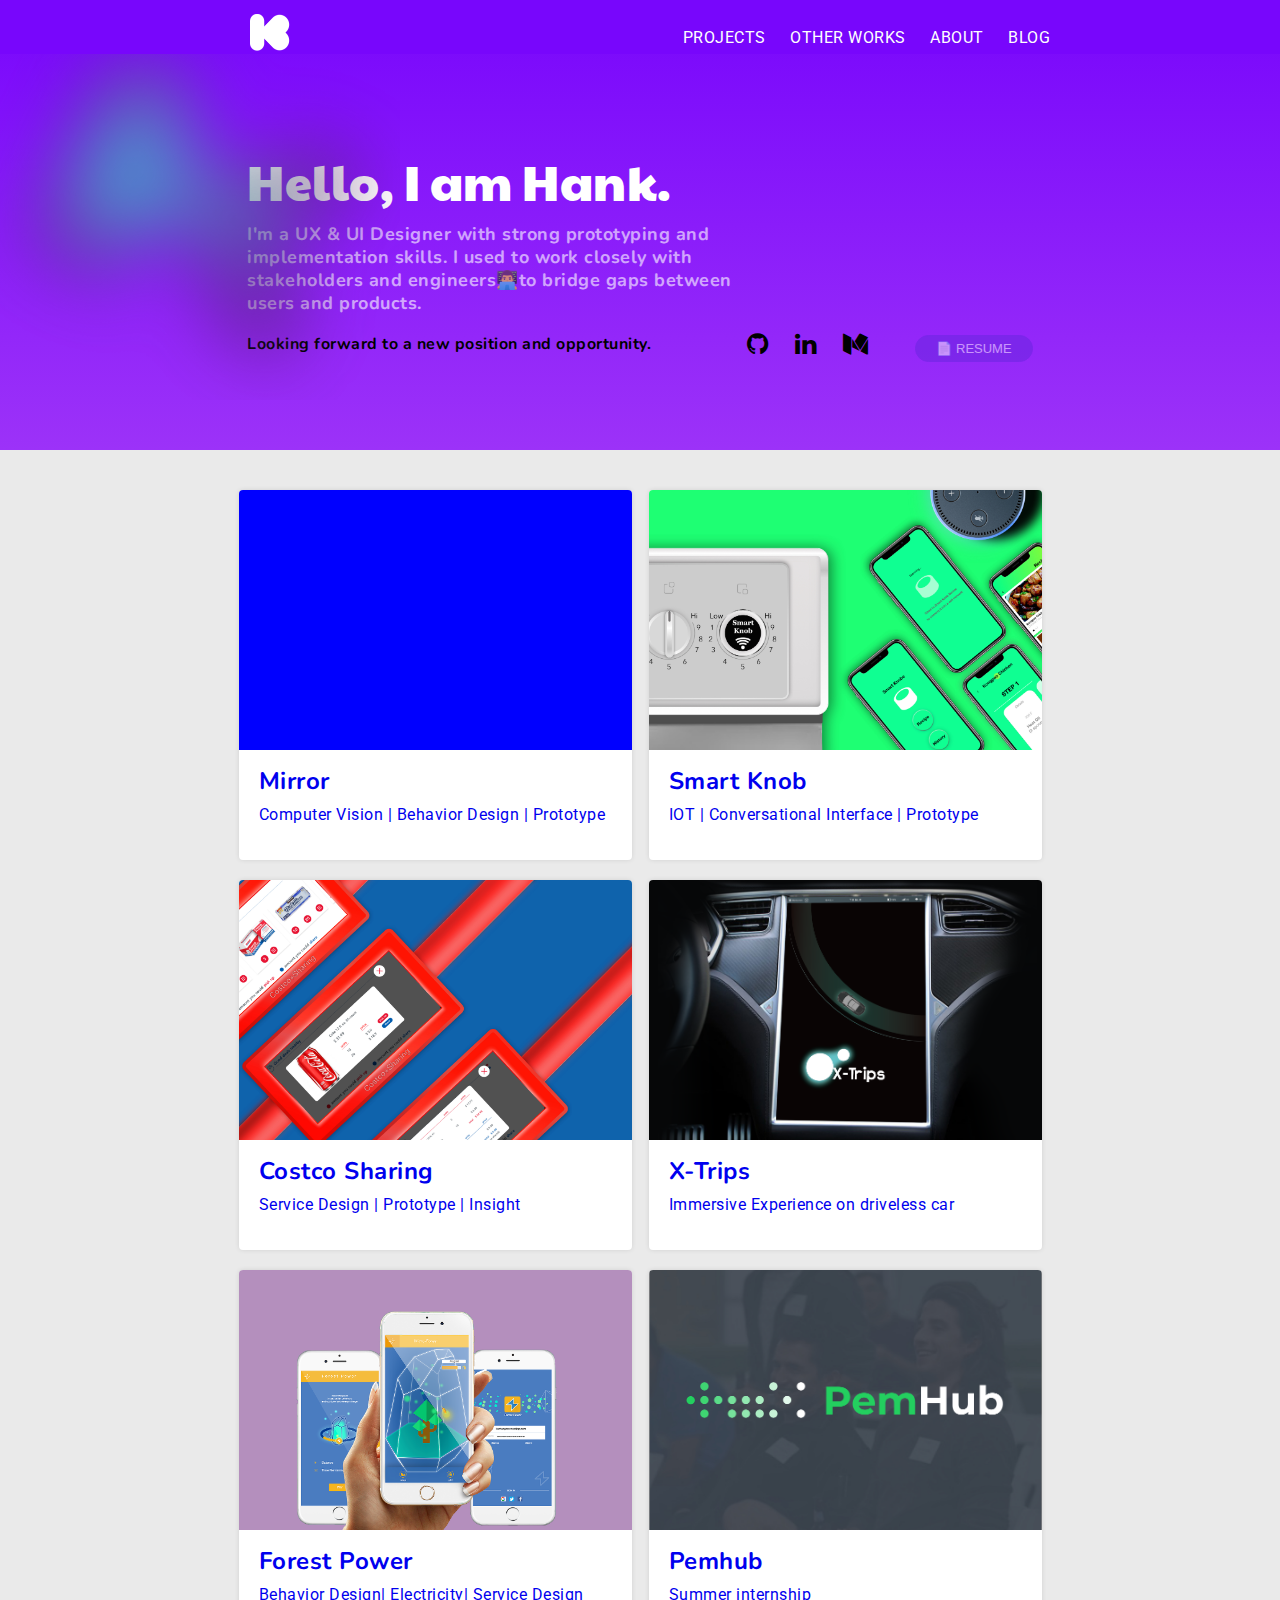
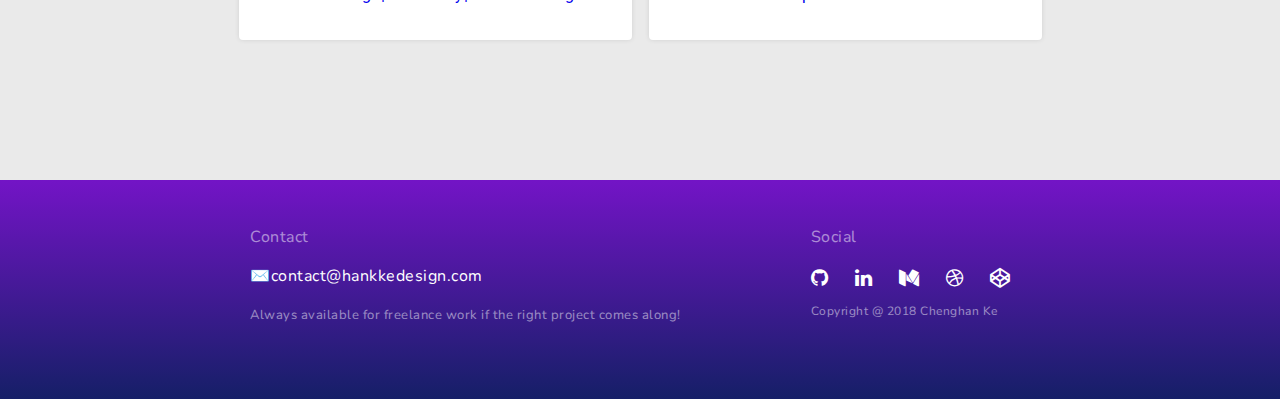
==== My Portfolio/index.html @ b7746e16 "fix emoji" ====
<!DOCTYPE html>
<html>
<head>
	<title> Hank Ke Design</title>
	<meta charset="UTF-8">
	<meta id="meta" name="viewport" content="width=device-width">
	<link rel="icon" type="image/png" href="asset/favicon.png">
	<!-- import style -->
	<link rel="stylesheet" type="text/css" href="styles_index.css">
    <!-- import icon -->
	<link rel="stylesheet" href="https://cdnjs.cloudflare.com/ajax/libs/font-awesome/4.7.0/css/font-awesome.min.css">
	<!-- font style -->
	<link href="https://fonts.googleapis.com/css?family=Roboto" rel="stylesheet">
	<link href="https://fonts.googleapis.com/css?family=Nunito:300" rel="stylesheet">
	<link href="https://fonts.googleapis.com/css?family=Lalezar|Paytone+One|Rozha+One" rel="stylesheet">

</head>

<!------BODY---------------------------------->

<body>

<!------NAVIGATION---------------------------------->
		
    <header>
		<div class="headerFlex">

           <a href="index.html"><img src="asset/logotest.png" id="logo"></a>
		

			
			<nav>
	           		<ul>
					<li><a href="index.html">
						PROJECTS</a>
					</li>
					
					<li>
						<a href="otherwork.html">OTHER WORKS</a>
					</li>
				
					<li>
						<a href="about.html">ABOUT</a>
					</li>
				
					<li>
						<a href="https://blog.hankkedesign.com" target="_blank">BLOG</a>
					</li>
					
				</ul>
			</nav>
		</div>
	
	</header>

	<!----moblie---->
	<div class="mobile-bar-wrapper">
      <div class="headerFlex">
			
           <div id="headerFlex">
				<div id="logoContainer">
				 <a href="index.html"><img src="asset/logotest.png" id="logo"></a>
				</div>
           

				<!--------animated Icon----------->
	            <div id="hamber" onclick="myFunction(this)"> 
					  <div class="bar1"></div>
					  <div class="bar2"></div>
					  <div class="bar3"></div>
	            </div>
				
			</div>

			<script>
			function myFunction(x) {
			    x.classList.toggle("change");
			}
			</script>
        
			<nav id="overlayNavigation">
	           		<ul>
					<li><a href="index.html">
						PROJECTS</a>
					</li>
					
					<li>
						<a href="otherwork.html">OTHER WORKS</a>
					</li>
				
					<li>
						<a href="about.html">ABOUT</a>
					</li>
				
					<li>
						<a href="https://blog.hankkedesign.com" target="_blank">BLOG</a>
					</li>
					</a>
				</ul>
			</nav>
		</div>
		

	</div>


<!------HERO PAGE---------------------------------->

	<div class="heroPage">
	
		<div class="flexBox">
			<div id="contentHero">
				<p id="Hello">Hello, I am Hank.</p>
				
				<p id="bioS">	
				<a href="about.html">I'm a UX & UI Designer with strong prototyping and implementation skills. I used to work closely with stakeholders and engineers👨‍💻to bridge gaps between users and products.</a></p>
				<p><strong>Looking forward to a new position and opportunity.</strong>
				</p>
			</div>

			<div class="resumeBar">
				<div class="socialIcon">

					<a href="https://github.com/604112215" target="_blank"><i class="fa fa-github" ></i></a>
				
					<a href="https://www.linkedin.com/in/chenghan-ke-0b259b152/" target="_blank"><i class="fa fa-linkedin"></i></a>
					<a href="https://medium.com/@hankkechenghan" target="_blank"><i class="fa fa-medium" id="mediumHero"></i></a>
					<!-- <button><a href="resume.html" target="_blank">📄 RESUME</a></button> -->
					<a href="resume.html" target="_blank"><button>📄 RESUME</button></a>
				</div>
			</div>
		</div>
		

	</div>

<!------GALLERY---------------------------------->
	<div class="projectFlex">
		<!------card 1--------------------------------->
		<a href="projectMirror.html"><div class="card">
			
			<div class="imageContainer" style="background-image:url(asset/mirror/mirrorCover.jpg)"></div>

			<div class="contentCover">
				<h2>Mirror</h2>
				<div>Computer Vision | Behavior Design | Prototype</div>
			</div>

		</div></a>

		<!------card 2--------------------------------->
		<a href="SmartKnob.html"><div class="card">
			<div class="imageContainer" style="background-image:url(asset/smartknob/cover.jpg)"></div>

			<div class="contentCover">
				<h2>Smart Knob</h2>
				<div>IOT | Conversational Interface | Prototype</div>
			</div>

		</div></a>

	<!------card 3--------------------------------->
		<a href="costco.html"><div class="card">
			
			<div class="imageContainer" style="background-image:url(asset/costco/COVER.jpg)"></div>

			<div class="contentCover">
				<h2>Costco Sharing</h2>
				<div>Service Design | Prototype | Insight</div>
			</div>

		</div></a>

		<!------card 4--------------------------------->
		<a href="xtirps.html"><div class="card">
			<div class="imageContainer" style="background-image:url(asset/xtrips/cover.png)"></div>

			<div class="contentCover">
				<h2>X-Trips</h2>
				<div>Immersive Experience on driveless car</div>
			</div>

		</div></a>

	<!------card 5--------------------------------->
		<a href="forestpower.html"><div class="card">
			
			<div class="imageContainer" style="background-image:url(asset/forestpower/COVER.png)"></div>

			<div class="contentCover">
				<h2>Forest Power</h2>
				<div>Behavior Design| Electricity| Service Design</div>
			</div>

		</div></a>

		<!------card 6--------------------------------->
		<a href="close.html"><div class="card">
			<div class="imageContainer" style="background-image:url(asset/pemhub/cover.jpg)"></div>

			<div class="contentCover">
				<h2>Pemhub</h2>
				<div>Summer internship</div>
			</div>

		</div></a>
	</div>


<!------FOOTER---------------------------------->
	<footer>
        <div class="footerWrap">
	        <div>
		        <p id="footerContact">Contact</p>
		        <p id="footerEmail"><a href="mailto:contact@hankkedesign.com" target="_top">✉️contact@hankkedesign.com</a></p>
		        <p id="footerFreelance">Always available for freelance work if the right project comes along!</p>
		        <!-- <p id="footerLinkedIn">LinkedIn</p> -->
	        </div>
			
			<div>
				<p id="footerSocial">Social</p>
				<div class="socialIcon">
					<a href="https://github.com/604112215" target="_blank"><i class="fa fa-github" style="font-size:20px;"></i></a>
					<a href="https://www.linkedin.com/in/chenghan-ke-0b259b152/" target="_blank"><i class="fa fa-linkedin" style="font-size:20px;"></i></a>
					<a href="https://medium.com/@hankkechenghan" target="_blank"><i class="fa fa-medium" style="font-size:20px;"></i></a>
					<!-- <a href=""><i class="fa fa-behance" style="font-size:20px;"></i></a> -->
					<a href="https://dribbble.com/hankke" target="_blank"><i class="fa fa-dribbble" style="font-size:20px;"></i></a>
					<a href="https://codepen.io/Panda_Hank/" target="_blank"><i class="fa fa-codepen" style="font-size:20px;"></i></a>			
				</div>
				<p id="footerCopyright">Copyright @ 2018 Chenghan Ke</p>
		    </div>
	    </div>


		<!-- <div>Copyright @ 2018 Chenghan Ke</div>
 -->
	</footer>

	<!-- jq -->
	<script
		  src="https://code.jquery.com/jquery-3.3.1.min.js"
		  integrity="sha256-FgpCb/KJQlLNfOu91ta32o/NMZxltwRo8QtmkMRdAu8="
		  crossorigin="anonymous"></script>

    <script src="indexJavascript.js"></script>

</body>
</html>
---- My Portfolio/styles_index.css ----
body{
	margin:0;
	padding: 0;
	background-color: #EAEAEA;
	box-sizing: border-box;
	font-family: 'Roboto', sans-serif;	
	letter-spacing: 0.5px;
    line-height: 23px;
}

p{
	font-family: 'Nunito', sans-serif;
/*		letter-spacing: 0.5px;
    line-height: 23px;*/
}

h1, h2{
	font-family: 'Nunito', sans-serif;

}

/*---------- HEADER ----------------------------------------*/

.mobile-bar-wrapper{
	display: none;
}

header{
	position: fixed;
	top: 0;
	left: 0;
	width:100%;
	height: 54px;
	background-color: #7806FC;
	display: flex;
	flex-wrap: wrap;
	justify-content: space-between;
	z-index: 1;
}

header .headerFlex{
  width:820px;
	display: flex;
	flex-wrap: wrap;
	justify-content: space-between;
	margin: 0 auto;
	padding-top: 6px;
	align-items:center;
}

/*mobile-bar-wrapper.headerFlex{
  display: flex;
  flex-wrap: wrap;
  justify-content: space-between;
  margin: 0 auto;
  padding-top: 6px;
  align-items:center;
}*/

header a{
	position: relative;
/*	background-color: gray;*/
	text-decoration:none;
	color: white;
	font-size: 16px;
  padding-left: 20px;
/*    padding-right: 20px;*/
}
header nav a:before{
	content:''; 
	display:block;
	position:absolute;
    top:0;
    bottom: 0;
    left: 20px;
    right: 0;
    height: 227%;
    width:80%;
    margin: auto;
    border-bottom: 5px solid #57F2EA;
    transform: scale(0);
    opacity: 0;
    /*transition: 0.2s;*/
}
header a:hover{
	color: #57F2EA;
/*	font-weight: bold;*/
}
header a:hover:before{
	/*background-color: red;*/
	transform: scale(1);
	opacity: 1;
	transition: 0.2s;
}



/*header img#logo{
	position: relative;
	width:90px;
}
*/
header img#logo{
  position: relative;
  width:40px;
}

.mobile-bar-wrapper img#logo{
  position: relative;
  width:40px;
  margin-top: 5px;
  margin-left:16px;
}




nav ul {
	width:100%;
	margin-top: 20px;
	padding: 0;

}


nav li{
	/*background:red;*/
    display: inline;
    color: white;
    text-align: center;
    text-decoration: none;
}
/*
  nav{
  	margin-right: 50px;
  }*/



/*---------- HERO PAGE ----------------------------------------*/
.heroPage{
	position: relative;
	width: 100%;
	height:300px;
	margin: 0;
	padding-top: 150px;
	background: linear-gradient(#7806FC, #9C32F8);
}
#Hello{
	font-family: 'Paytone One', sans-serif;
	color: white;
	font-size: 48px;
	margin-top: 20px;
	margin-bottom: 30px;
}


#bioS{
	/*width: 500px;*/
	font-size: 18px;
	opacity: 0.6;
}
div#contentHero{
	width: 500px;
}

#bioS a{
	text-decoration: none;
	font-weight:bolder;
	color: white;
	
}



#bioS:hover{
	opacity: 1;
}


.heroPage:after{
	content: url(asset/background2.png);
	width:20%;
	display: block;
	position: absolute;
	opacity: 0.6;
	top: 0;
	left: 0;
}

.heroPage:after{
	animation: mymove1 10s infinite;
}

/*---------- my move ----------------------------------------*/
@keyframes mymove1 {
     0%   {filter:blur(50px) saturate(0) grayscale(0%);}
    25%  {filter:blur(25px) saturate(5)grayscale(10%);}
    50%  {filter:blur(10px) saturate(7)grayscale(20%);}
    75%  {filter:blur(25px) saturate(5)grayscale(10%)}
    100% {filter:blur(50px) saturate(0)grayscale(0%);}
}

/*---------- FLEXBOX ----------------------------------------*/

.flexBox{
	width:820px;
	/*min-width: 800px;*/
	margin:auto;
	padding: 0px 0px;
	display: flex;
	flex-wrap: wrap;
	justify-content: center;
	align-items:flex-end;
}


.flexBox h1{
	color: grey;
	font-size: 20px;
}

.resumeBar{
	margin-left:0;
}
.socialIcon i{
	margin-right:20px;
}


.resumeBar button{
display: inline;
background-color:#6626DE;
padding: 5px 20px;
margin-left:20px;
margin-bottom: 10px;
font-size: 13px;
border-radius: 50px;
color:white;
opacity: 0.5;
cursor: pointer;
border: 1px solid #6626DE;

}
.resumeBar button:hover{
	background-color:#6626DE;
	color:white;
	opacity: 1;
}

.socialIcon{
	font-size:25px; }

.socialIcon a{
	text-decoration: none;
		color:black;
}
.socialIcon a:hover{
	color:#7806FC;
}

.socialIcon button {
	color:white;
	opacity: 0.5;
}

.socialIcon button :hover{
	color:white;
	opacity:1;
}

/*---------- GALLERY ----------------------------------------*/

		.projectFlex{

			/*width:45%;*/
			width: 820px;
		    display: flex;
			flex-wrap: wrap;
			justify-content: space-around;
			align-items:flex-end;
			margin: 0px auto;
			padding:30px 0;

		}
		.projectFlex a{
				text-decoration:none;

		}
		/*---------- card ------------------*/

		.imageContainer{
			background-color: blue;
			width:393px;
			height:260px;
			border-top-left-radius: 4px;
		    border-top-right-radius: 4px;
	        background-size: cover;
		    background-position: center;
		    background-repeat: no-repeat;
		}

		.card{
			position: relative;
			margin: 10px 0px;
			background-color: white;
			box-shadow: 0 0 5px 0 rgba(0, 0, 0, 0.1);
			border-radius: 4px;
			height: 370px;
		}

		.card div.contentCover{
			margin-top:20px; 
			margin-bottom:20px; 
			padding: 0px 20px;
		}

		.card div.contentCover h2{
			margin-top:0px; 
			margin-bottom:10px; 

		}

		.card:before {
			content: '';
			display:block;
			position:absolute;
		    top:5px;
		    bottom: 0px;
		    left: 0px;
		    right: 10px;
		    height: 100%;
		    width:100%;
		    background-color: black;
		    margin: auto;
		   /* transform: scale(0);*/
		    filter:blur(10px);
		    opacity: 0;
		    z-index: -1;
		    transition: 0.5s;
		    /*transition-timing-function: ease-in-out;*/
		}
		.card:hover:before{
			opacity: 0.5;
		}








/*---------- Footer ----------------------------------------*/

footer{
	color: white;
	width:100%;
	height: 219px;
	margin-top: 100px;
	background: linear-gradient(#7314C6, #151F67);
}

.footerWrap{
    /*background-color: red;*/
    width: 780px;
    display: flex;
	flex-wrap: wrap;
	justify-content: space-between;
	/*align-items:flex-end;*/
	margin:0 auto;
	padding:30px 0px;
}
p#footerContact{
	opacity: 0.5;
}

p#footerFreelance{
	opacity: 0.5;
	font-size: 13px;
}

p#footerSocial{
	/*margin-left: 20px;*/
	opacity: 0.5;
}

.footerWrap div.socialIcon a{
	text-decoration: none;
	color:white;
}

.footerWrap div.socialIcon a:hover{
	text-decoration: none;
	color:black;
}

p#footerCopyright{
	/*margin-left: 20px;*/
	font-size: 12px;
	opacity: 0.5;
}

#footerEmail a{
	text-decoration: none;
	color:white;
}

/*----------Break Point(screen 480-820)---------------------*/
@media (min-width:500px)and (max-width:820px){

    header{
    	width:100%;
    }

	header .headerFlex{
		width:90%;
	}

	header .headerFlex nav{
		margin-right: 20px;
	}
    
    /*------hero page*/
    .heroPage{
    	height: auto;
    }
   
   div.heroPage .flexBox{
   	width: 60%;
   	height: auto;
   	/*flex-direction:column;*/
    justify-content: flex-start;
    align-content:center;
   }

   
   p.#bioS{
   	width: 100%;
   }

   #Hello {
   	font-size: 3em;
   	width:100%;
   	line-height: 1em;
   }
   
   .projectFlex{
   	width: 100%; 
   }

   .socialIcon i{
   	margin-left: 0px;
   	margin-right: 20px;
   }

   /*------gallery*/
    .projectFlex{
   	width: 100%; 
   }

 
   /*------footer*/

   div.footerWrap{
   	width: 90%;
      }

   footer{
   	height: auto;
   }
   
 p#footerSocial{
   	margin-left: 0px;
   }

  p#footerCopyright{
   	margin-left: 0px;
   }


}

/*----------Break Point(480  500)---------------------*/

@media (min-width:480px)and (max-width:500px){

    header{
    	display: none;
    }
    

    /*----moblie-showup---*/
    .mobile-bar-wrapper{
    	width: 100%;
    	/*height: 100%;*/
    	/*background: red;*/
    	/*background-size: auto;*/

    	display: block;
    	position: fixed;
    	top: 0px;
    	left: 0px;
    	z-index: 1;
    }
    /*------Header fixed--------------------------------*/
    #headerFlex{
    	height: 54px;
    	background-color:#7806FC;
    	display: flex;
    	flex-wrap: wrap;
    	justify-content: space-between;
    	align-items:center;

    }

    #logoContainer{
    	/*background: lightblue;*/

    	width:40px;
    	height:100%;
    	padding-top:10px;
    }
   
    #hamber{
    	width: 40px;
    	height: 40px;
    /*	background: red;*/
    }
    
    /*------menu animation*/
    .bar1, .bar2, .bar3 {
    width: 35px;
    height: 5px;
    background-color: white;
    margin: 6px 0;
    transition: 0.4s;
   }
   .change .bar1 {
    -webkit-transform: rotate(-45deg) translate(-8px, 8px);
    transform: rotate(-45deg) translate(-8px, 7px);
    }

    .change .bar2 {opacity: 0;}

    .change .bar3 {
        -webkit-transform: rotate(45deg) translate(-8px, -8px);
        transform: rotate(45deg) translate(-8px, -8px);
    }

    /*--overlay-navigation---------*/

    nav#overlayNavigation{
    	width: 100%;
    	height: 100%;
    	/*background:#5B2788;*/
    	background:#7806FC;
    	opacity: 0.9;
    	/*height:0%;
    	width: 100%;*/
    	display: none;
    	/*transition: 0.5s;*/
    }

	nav ul {
		width:100%;
		height:1080px;
		padding-top: 40%;
    	font-size: 1.3em;
    	margin: 0px;
	}


	nav li{
		padding: 20px 0;
	    display: block;
	    color: white;
	    text-align: center;
	}

	nav li a{
		padding-left: 0px;
		font-size: 1em;
		text-decoration: none;
		color: white;
	}

	nav li a:hover{
		color:grey;
		opacity: 1;
		font-weight: bolder;
	}



/*------hero page-------*/
 
    .heroPage{
    	width:100%;
    	height:100%;
    }
   
   div.heroPage .flexBox{
   	width: 80%;
   	height: 100%;
    justify-content: flex-start;
    align-content:center;
   }
   .heroPage:after{
   	content: url(asset/background3.png);
   	width:100%;
   	padding-left: 0px;
   	padding-top: 150px;

   }
   
   p#bioS {
   	width: 100%;
   	font-size: 13px;
   }

   strong{
   	font-size: 12px;
   }

   #Hello {
   	font-size: 3em;
   	width:100%;
   	line-height: 1em;
   }
   
   .socialIcon i{
   	margin-left: 0px;
   	margin-right: 20px;
   }

   div.resumeBar{
   	text-align: center;
   }

   #mediumHero{
   	/*margin-right: 0px;*/
   }
   .resumeBar button{
   	margin-top:10px;
   	margin-left:0px;
   	margin-bottom: 70px;
   	font-size: 10px;
   	padding: 0px 15px;
   }

   /*------gallery*/
    .projectFlex{
   	width: 90%; 
   	height: 100%;
   	display: block;
   }

   .projectFlex a{
   	width: 100%;
   }

   .card{
   	width:99%;
   }

  .imageContainer{
  	width:100%;
  }
 
   /*------footer*/

   div.footerWrap{
   	width: 90%;
      }

   footer{
   	height: auto;
   }
   
 p#footerSocial{
   	margin-left: 0px;
   }

  p#footerCopyright{
   	margin-left: 0px;
   }
}






/*----------Break Point(<480)---------------------*/

@media (max-width:480px){

    header{
    	display: none;
    }
    

    /*----moblie-showup---*/
    .mobile-bar-wrapper{
    	width: 100%;
    	/*height: 100%;*/
    	/*background: red;*/
    	/*background-size: auto;*/

    	display: block;
    	position: fixed;
    	top: 0px;
    	left: 0px;
    	z-index: 1;
    }
    /*------Header fixed--------------------------------*/
    #headerFlex{
    	height: 54px;
    	background-color:#7806FC;
    	display: flex;
    	flex-wrap: wrap;
    	justify-content: space-between;
    	align-items:center;

    }

    #logoContainer{
    	/*background: lightblue;*/

    	width:90px;
    	height:100%;
    	padding-top:10px;
    }

    #hamber{
    	width: 40px;
    	height: 40px;
    	/*background: red;*/
    }
    
     /*------menu animation*/
    .bar1, .bar2, .bar3 {
    width: 35px;
    height: 5px;
    background-color: white;
    margin: 6px 0;
    transition: 0.4s;
   }
   .change .bar1 {
    -webkit-transform: rotate(-45deg) translate(-8px, 8px);
    transform: rotate(-45deg) translate(-8px, 7px);
    }

    .change .bar2 {opacity: 0;}

    .change .bar3 {
        -webkit-transform: rotate(45deg) translate(-8px, -8px);
        transform: rotate(45deg) translate(-8px, -8px);
    }

    /*--overlay-navigation---------*/

    nav#overlayNavigation{
    	width: 100%;
    	/*background:#5B2788;*/
    	background:#7806FC;
    	opacity: 0.9;
    	/*height:0%;
    	width: 100%;*/
    	display: none;
    	/*transition: 0.5s;*/
    }

	nav ul {
		width:100%;
		height:820px;
		padding-top: 40%;
    	font-size: 1.3em;
    	margin: 0px;
	}


	nav li{
		padding: 20px 0;
	    display: block;
	    color: white;
	    text-align: center;
	}

	nav li a{
		padding-left: 0px;
		font-size: 1em;
		text-decoration: none;
		color: white;
	}

	nav li a:hover{
		color:grey;
		opacity: 1;
		font-weight: bolder;
	}



/*------hero page-------*/
 
    .heroPage{
    	width:100%;
    	height:100%;
    }
   
   div.heroPage .flexBox{
   	width: 80%;
   	height: 100%;
    justify-content: flex-start;
    align-content:center;
   }
   .heroPage:after{
   	content: url(asset/background3.png);
   	width:100%;
   	padding-left: 0px;
   	padding-top: 150px;

   }
   
   p#bioS {
   	width: 100%;
   	font-size: 13px;
   }

   strong{
   	font-size: 12px;
   }

   #Hello {
   	font-size: 3em;
   	width:100%;
   	line-height: 1em;
   }
   
   .socialIcon i{
   	margin-left: 0px;
   	margin-right: 20px;
   }

   div.resumeBar{
   	text-align: center;
   }

   #mediumHero{
   	/*margin-right: 0px;*/
   }
   .resumeBar button{
   	margin-top:10px;
   	margin-left:0px;
   	margin-bottom: 70px;
   	font-size: 10px;
   	padding: 0px 15px;
   }

   /*------gallery*/
    .projectFlex{
   	width: 90%; 
   	height: 100%;
   	display: block;
   }

   .projectFlex a{
   	width: 100%;
   }

   .card{
   	width:99%;
   }

  .imageContainer{
  	width:100%;
  }
 
   /*------footer*/

   div.footerWrap{
   	width: 90%;
      }

   footer{
   	height: auto;
   }
   
 p#footerSocial{
   	margin-left: 0px;
   }

  p#footerCopyright{
   	margin-left: 0px;
   }
}
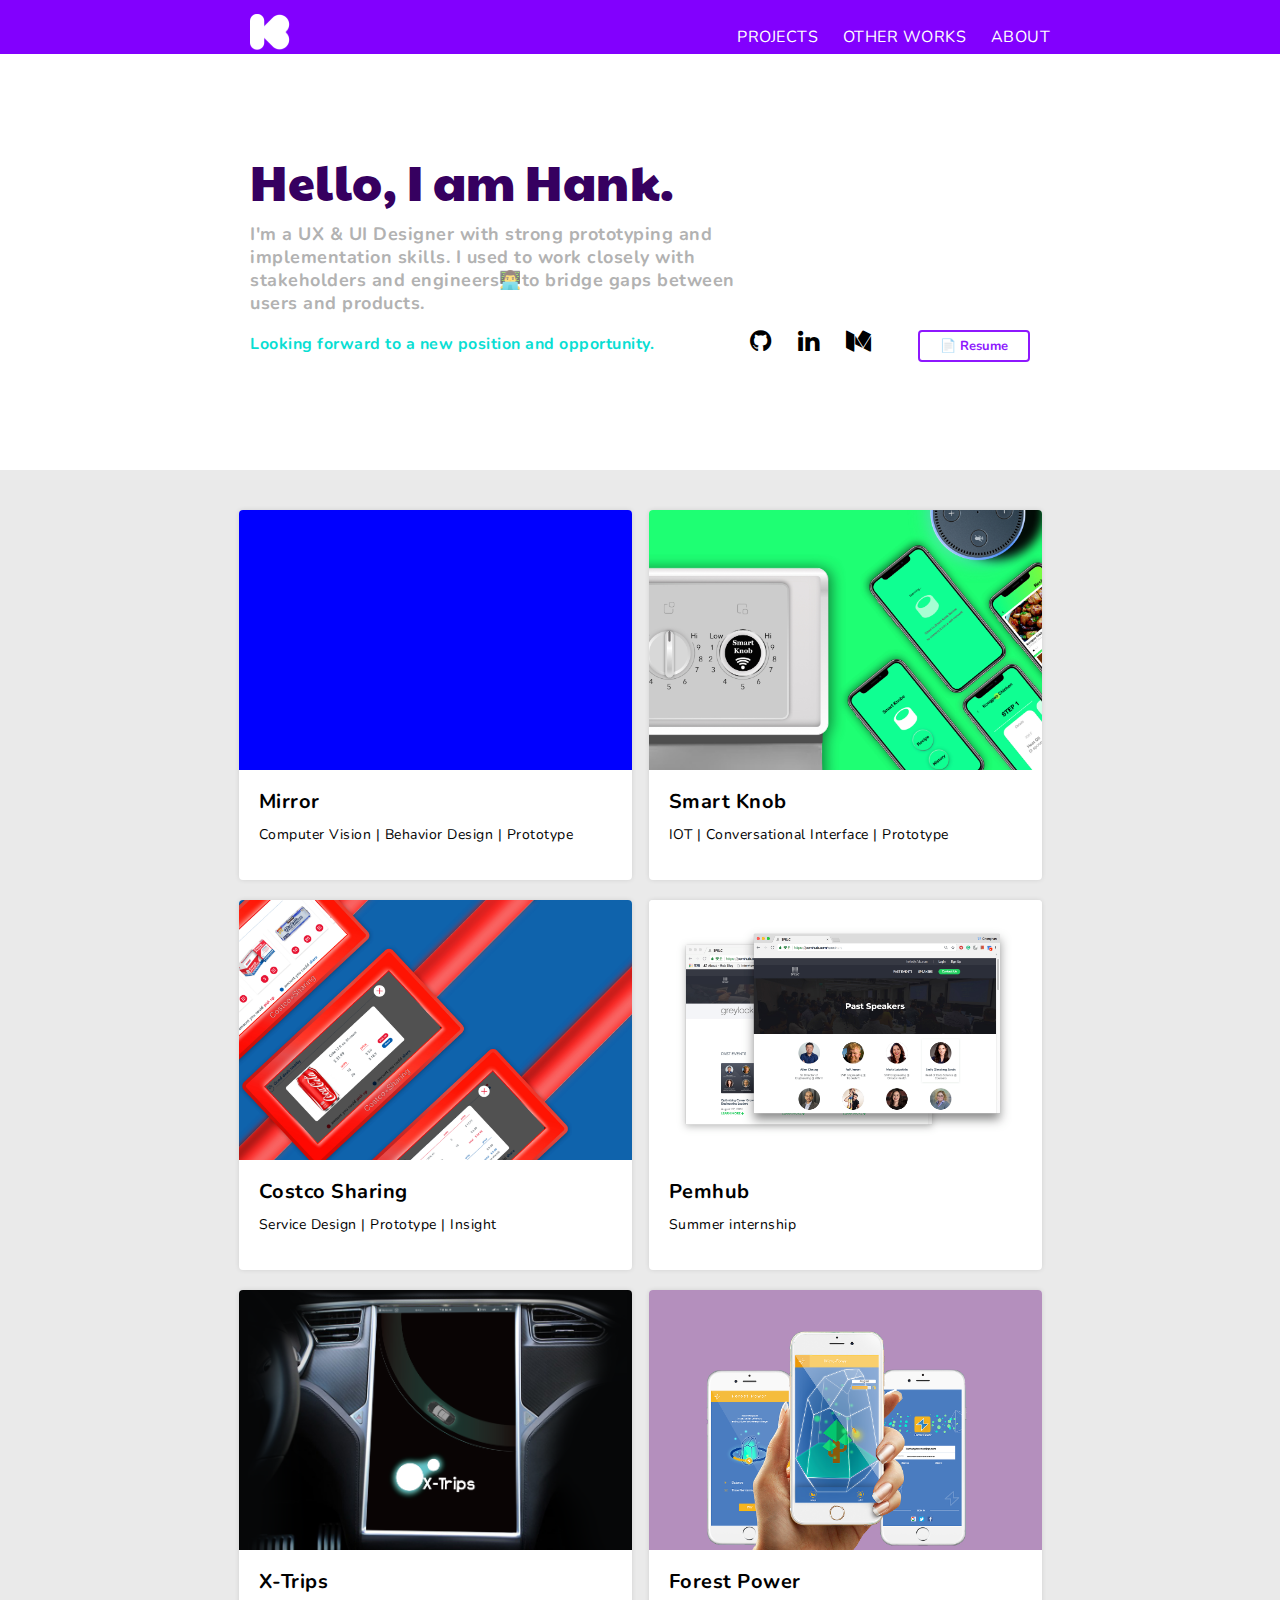
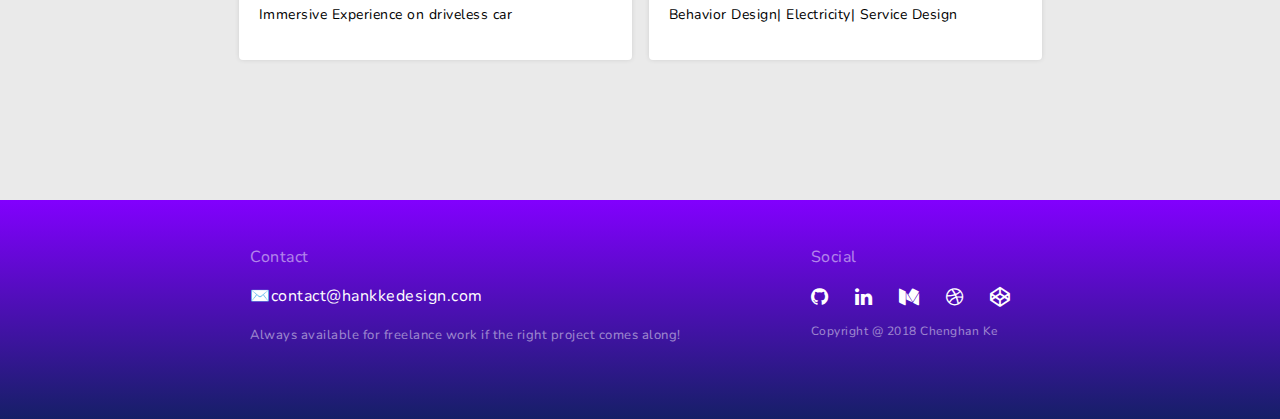
==== commit 5d0039de: "Changed text style/color / button/ doesn't fix favicon" ====
--- a/My Portfolio/index.html
+++ b/My Portfolio/index.html
@@ -11,7 +11,7 @@
 	<link rel="stylesheet" href="https://cdnjs.cloudflare.com/ajax/libs/font-awesome/4.7.0/css/font-awesome.min.css">
 	<!-- font style -->
 	<link href="https://fonts.googleapis.com/css?family=Roboto" rel="stylesheet">
-	<link href="https://fonts.googleapis.com/css?family=Nunito:300" rel="stylesheet">
+	<link href="https://fonts.googleapis.com/css?family=Nunito:200i,400,700,800,900" rel="stylesheet">
 	<link href="https://fonts.googleapis.com/css?family=Lalezar|Paytone+One|Rozha+One" rel="stylesheet">
 
 </head>
@@ -43,9 +43,9 @@
 						<a href="about.html">ABOUT</a>
 					</li>
 				
-					<li>
+					<!-- <li>
 						<a href="https://blog.hankkedesign.com" target="_blank">BLOG</a>
-					</li>
+					</li> -->
 					
 				</ul>
 			</nav>
@@ -92,11 +92,10 @@
 						<a href="about.html">ABOUT</a>
 					</li>
 				
-					<li>
+					<!-- <li>
 						<a href="https://blog.hankkedesign.com" target="_blank">BLOG</a>
-					</li>
-					</a>
-				</ul>
+					</li> -->
+					</ul>
 			</nav>
 		</div>
 		
@@ -114,7 +113,7 @@
 				
 				<p id="bioS">	
 				<a href="about.html">I'm a UX & UI Designer with strong prototyping and implementation skills. I used to work closely with stakeholders and engineers👨‍💻to bridge gaps between users and products.</a></p>
-				<p><strong>Looking forward to a new position and opportunity.</strong>
+				<p id="tips"><strong>Looking forward to a new position and opportunity.</strong>
 				</p>
 			</div>
 
@@ -126,13 +125,15 @@
 					<a href="https://www.linkedin.com/in/chenghan-ke-0b259b152/" target="_blank"><i class="fa fa-linkedin"></i></a>
 					<a href="https://medium.com/@hankkechenghan" target="_blank"><i class="fa fa-medium" id="mediumHero"></i></a>
 					<!-- <button><a href="resume.html" target="_blank">📄 RESUME</a></button> -->
-					<a href="resume.html" target="_blank"><button>📄 RESUME</button></a>
+					<a href="resume.html" target="_blank"><button>📄 Resume</button></a>
 				</div>
 			</div>
 		</div>
 		
 
 	</div>
+
+
 
 <!------GALLERY---------------------------------->
 	<div class="projectFlex">
@@ -171,29 +172,6 @@
 
 		</div></a>
 
-		<!------card 4--------------------------------->
-		<a href="xtirps.html"><div class="card">
-			<div class="imageContainer" style="background-image:url(asset/xtrips/cover.png)"></div>
-
-			<div class="contentCover">
-				<h2>X-Trips</h2>
-				<div>Immersive Experience on driveless car</div>
-			</div>
-
-		</div></a>
-
-	<!------card 5--------------------------------->
-		<a href="forestpower.html"><div class="card">
-			
-			<div class="imageContainer" style="background-image:url(asset/forestpower/COVER.png)"></div>
-
-			<div class="contentCover">
-				<h2>Forest Power</h2>
-				<div>Behavior Design| Electricity| Service Design</div>
-			</div>
-
-		</div></a>
-
 		<!------card 6--------------------------------->
 		<a href="close.html"><div class="card">
 			<div class="imageContainer" style="background-image:url(asset/pemhub/cover.jpg)"></div>
@@ -204,6 +182,32 @@
 			</div>
 
 		</div></a>
+
+
+		<!------card 4--------------------------------->
+		<a href="close.html"><div class="card">
+			<div class="imageContainer" style="background-image:url(asset/xtrips/cover.png)"></div>
+
+			<div class="contentCover">
+				<h2>X-Trips</h2>
+				<div>Immersive Experience on driveless car</div>
+			</div>
+
+		</div></a>
+
+	<!------card 5--------------------------------->
+		<a href="close.html"><div class="card">
+			
+			<div class="imageContainer" style="background-image:url(asset/forestpower/COVER.png)"></div>
+
+			<div class="contentCover">
+				<h2>Forest Power</h2>
+				<div>Behavior Design| Electricity| Service Design</div>
+			</div>
+
+		</div></a>
+
+
 	</div>
 
 
--- a/My Portfolio/styles_index.css
+++ b/My Portfolio/styles_index.css
@@ -3,15 +3,13 @@
 	padding: 0;
 	background-color: #EAEAEA;
 	box-sizing: border-box;
-	font-family: 'Roboto', sans-serif;	
 	letter-spacing: 0.5px;
-    line-height: 23px;
+  line-height: 23px;
+  font-family: 'Nunito', sans-serif;
 }
 
 p{
 	font-family: 'Nunito', sans-serif;
-/*		letter-spacing: 0.5px;
-    line-height: 23px;*/
 }
 
 h1, h2{
@@ -31,7 +29,8 @@
 	left: 0;
 	width:100%;
 	height: 54px;
-	background-color: #7806FC;
+	background-color: #8200FE;
+  display: -webkit-flex;
 	display: flex;
 	flex-wrap: wrap;
 	justify-content: space-between;
@@ -40,6 +39,7 @@
 
 header .headerFlex{
   width:820px;
+  display: -webkit-flex;
 	display: flex;
 	flex-wrap: wrap;
 	justify-content: space-between;
@@ -48,24 +48,15 @@
 	align-items:center;
 }
 
-/*mobile-bar-wrapper.headerFlex{
-  display: flex;
-  flex-wrap: wrap;
-  justify-content: space-between;
-  margin: 0 auto;
-  padding-top: 6px;
-  align-items:center;
-}*/
 
 header a{
 	position: relative;
-/*	background-color: gray;*/
 	text-decoration:none;
 	color: white;
 	font-size: 16px;
   padding-left: 20px;
-/*    padding-right: 20px;*/
-}
+}
+
 header nav a:before{
 	content:''; 
 	display:block;
@@ -74,20 +65,17 @@
     bottom: 0;
     left: 20px;
     right: 0;
-    height: 227%;
+    height: 210%;
     width:80%;
     margin: auto;
-    border-bottom: 5px solid #57F2EA;
+    border-bottom: 5px solid #09DED3;
     transform: scale(0);
     opacity: 0;
-    /*transition: 0.2s;*/
 }
 header a:hover{
-	color: #57F2EA;
-/*	font-weight: bold;*/
+	color:#09DED3;
 }
 header a:hover:before{
-	/*background-color: red;*/
 	transform: scale(1);
 	opacity: 1;
 	transition: 0.2s;
@@ -95,11 +83,6 @@
 
 
 
-/*header img#logo{
-	position: relative;
-	width:90px;
-}
-*/
 header img#logo{
   position: relative;
   width:40px;
@@ -124,16 +107,11 @@
 
 
 nav li{
-	/*background:red;*/
     display: inline;
     color: white;
     text-align: center;
     text-decoration: none;
 }
-/*
-  nav{
-  	margin-right: 50px;
-  }*/
 
 
 
@@ -141,14 +119,16 @@
 .heroPage{
 	position: relative;
 	width: 100%;
-	height:300px;
+	height:320px;
 	margin: 0;
 	padding-top: 150px;
-	background: linear-gradient(#7806FC, #9C32F8);
+	/*background: linear-gradient(#7806FC, #9C32F8);*/
+  background: white;
+
 }
 #Hello{
 	font-family: 'Paytone One', sans-serif;
-	color: white;
+	color: #360060;
 	font-size: 48px;
 	margin-top: 20px;
 	margin-bottom: 30px;
@@ -156,29 +136,31 @@
 
 
 #bioS{
-	/*width: 500px;*/
 	font-size: 18px;
 	opacity: 0.6;
 }
+
 div#contentHero{
 	width: 500px;
 }
 
 #bioS a{
 	text-decoration: none;
-	font-weight:bolder;
-	color: white;
-	
-}
-
+	font-weight:bold;
+	color: grey;	
+}
 
 
 #bioS:hover{
 	opacity: 1;
 }
 
-
-.heroPage:after{
+#tips {
+  color: #09DED3;  
+}
+
+
+/*.heroPage:after{
 	content: url(asset/background2.png);
 	width:20%;
 	display: block;
@@ -186,28 +168,28 @@
 	opacity: 0.6;
 	top: 0;
 	left: 0;
-}
-
-.heroPage:after{
+}*/
+
+/*.heroPage:after{
 	animation: mymove1 10s infinite;
 }
-
+*/
 /*---------- my move ----------------------------------------*/
-@keyframes mymove1 {
+/*@keyframes mymove1 {
      0%   {filter:blur(50px) saturate(0) grayscale(0%);}
     25%  {filter:blur(25px) saturate(5)grayscale(10%);}
     50%  {filter:blur(10px) saturate(7)grayscale(20%);}
     75%  {filter:blur(25px) saturate(5)grayscale(10%)}
     100% {filter:blur(50px) saturate(0)grayscale(0%);}
 }
-
+*/
 /*---------- FLEXBOX ----------------------------------------*/
 
 .flexBox{
 	width:820px;
-	/*min-width: 800px;*/
 	margin:auto;
 	padding: 0px 0px;
+/*  display: -webkit-flex;*/
 	display: flex;
 	flex-wrap: wrap;
 	justify-content: center;
@@ -230,20 +212,22 @@
 
 .resumeBar button{
 display: inline;
-background-color:#6626DE;
+background-color:white;
 padding: 5px 20px;
 margin-left:20px;
 margin-bottom: 10px;
 font-size: 13px;
-border-radius: 50px;
-color:white;
-opacity: 0.5;
+border-radius: 4px;
+color:#8200FE;
+font-family: 'Nunito', sans-serif;
+font-weight: bolder;
+opacity: 0.9;
 cursor: pointer;
-border: 1px solid #6626DE;
+border: 2px solid #8200FE;
 
 }
 .resumeBar button:hover{
-	background-color:#6626DE;
+	background-color:#8200FE;
 	color:white;
 	opacity: 1;
 }
@@ -253,15 +237,10 @@
 
 .socialIcon a{
 	text-decoration: none;
-		color:black;
+	color:black;
 }
 .socialIcon a:hover{
 	color:#7806FC;
-}
-
-.socialIcon button {
-	color:white;
-	opacity: 0.5;
 }
 
 .socialIcon button :hover{
@@ -294,10 +273,10 @@
 			width:393px;
 			height:260px;
 			border-top-left-radius: 4px;
-		    border-top-right-radius: 4px;
-	        background-size: cover;
-		    background-position: center;
-		    background-repeat: no-repeat;
+		  border-top-right-radius: 4px;
+	    background-size: cover;
+		  background-position: center;
+		  background-repeat: no-repeat;
 		}
 
 		.card{
@@ -313,12 +292,14 @@
 			margin-top:20px; 
 			margin-bottom:20px; 
 			padding: 0px 20px;
+      color: black;
+      font-size: 14px;
 		}
 
 		.card div.contentCover h2{
 			margin-top:0px; 
 			margin-bottom:10px; 
-
+      font-size: 20px;
 		}
 
 		.card:before {
@@ -333,13 +314,12 @@
 		    width:100%;
 		    background-color: black;
 		    margin: auto;
-		   /* transform: scale(0);*/
 		    filter:blur(10px);
 		    opacity: 0;
 		    z-index: -1;
 		    transition: 0.5s;
-		    /*transition-timing-function: ease-in-out;*/
 		}
+
 		.card:hover:before{
 			opacity: 0.5;
 		}
@@ -358,16 +338,15 @@
 	width:100%;
 	height: 219px;
 	margin-top: 100px;
-	background: linear-gradient(#7314C6, #151F67);
+	background: linear-gradient(#8200FE, #151F67);
+  
 }
 
 .footerWrap{
-    /*background-color: red;*/
     width: 780px;
     display: flex;
 	flex-wrap: wrap;
 	justify-content: space-between;
-	/*align-items:flex-end;*/
 	margin:0 auto;
 	padding:30px 0px;
 }
@@ -392,7 +371,7 @@
 
 .footerWrap div.socialIcon a:hover{
 	text-decoration: none;
-	color:black;
+	color:#09DED3;
 }
 
 p#footerCopyright{
@@ -409,7 +388,7 @@
 /*----------Break Point(screen 480-820)---------------------*/
 @media (min-width:500px)and (max-width:820px){
 
-    header{
+  header{
     	width:100%;
     }
 
@@ -422,14 +401,13 @@
 	}
     
     /*------hero page*/
-    .heroPage{
+  .heroPage{
     	height: auto;
-    }
+  }
    
    div.heroPage .flexBox{
    	width: 60%;
    	height: auto;
-   	/*flex-direction:column;*/
     justify-content: flex-start;
     align-content:center;
    }
@@ -493,10 +471,6 @@
     /*----moblie-showup---*/
     .mobile-bar-wrapper{
     	width: 100%;
-    	/*height: 100%;*/
-    	/*background: red;*/
-    	/*background-size: auto;*/
-
     	display: block;
     	position: fixed;
     	top: 0px;
@@ -506,7 +480,7 @@
     /*------Header fixed--------------------------------*/
     #headerFlex{
     	height: 54px;
-    	background-color:#7806FC;
+    	background-color:#8200FE;
     	display: flex;
     	flex-wrap: wrap;
     	justify-content: space-between;
@@ -515,8 +489,6 @@
     }
 
     #logoContainer{
-    	/*background: lightblue;*/
-
     	width:40px;
     	height:100%;
     	padding-top:10px;
@@ -606,13 +578,13 @@
     justify-content: flex-start;
     align-content:center;
    }
-   .heroPage:after{
+  /* .heroPage:after{
    	content: url(asset/background3.png);
    	width:100%;
    	padding-left: 0px;
    	padding-top: 150px;
 
-   }
+   }*/
    
    p#bioS {
    	width: 100%;
@@ -638,10 +610,8 @@
    	text-align: center;
    }
 
-   #mediumHero{
-   	/*margin-right: 0px;*/
-   }
-   .resumeBar button{
+  
+  .resumeBar button{
    	margin-top:10px;
    	margin-left:0px;
    	margin-bottom: 70px;
@@ -704,10 +674,6 @@
     /*----moblie-showup---*/
     .mobile-bar-wrapper{
     	width: 100%;
-    	/*height: 100%;*/
-    	/*background: red;*/
-    	/*background-size: auto;*/
-
     	display: block;
     	position: fixed;
     	top: 0px;
@@ -717,7 +683,7 @@
     /*------Header fixed--------------------------------*/
     #headerFlex{
     	height: 54px;
-    	background-color:#7806FC;
+    	background-color:#8200FE;
     	display: flex;
     	flex-wrap: wrap;
     	justify-content: space-between;
@@ -726,8 +692,6 @@
     }
 
     #logoContainer{
-    	/*background: lightblue;*/
-
     	width:90px;
     	height:100%;
     	padding-top:10px;
@@ -736,7 +700,6 @@
     #hamber{
     	width: 40px;
     	height: 40px;
-    	/*background: red;*/
     }
     
      /*------menu animation*/
@@ -763,13 +726,9 @@
 
     nav#overlayNavigation{
     	width: 100%;
-    	/*background:#5B2788;*/
     	background:#7806FC;
     	opacity: 0.9;
-    	/*height:0%;
-    	width: 100%;*/
     	display: none;
-    	/*transition: 0.5s;*/
     }
 
 	nav ul {
@@ -805,10 +764,10 @@
 
 /*------hero page-------*/
  
-    .heroPage{
+  .heroPage{
     	width:100%;
     	height:100%;
-    }
+  }
    
    div.heroPage .flexBox{
    	width: 80%;
@@ -816,13 +775,12 @@
     justify-content: flex-start;
     align-content:center;
    }
-   .heroPage:after{
+ /*  .heroPage:after{
    	content: url(asset/background3.png);
    	width:100%;
    	padding-left: 0px;
    	padding-top: 150px;
-
-   }
+   }*/
    
    p#bioS {
    	width: 100%;
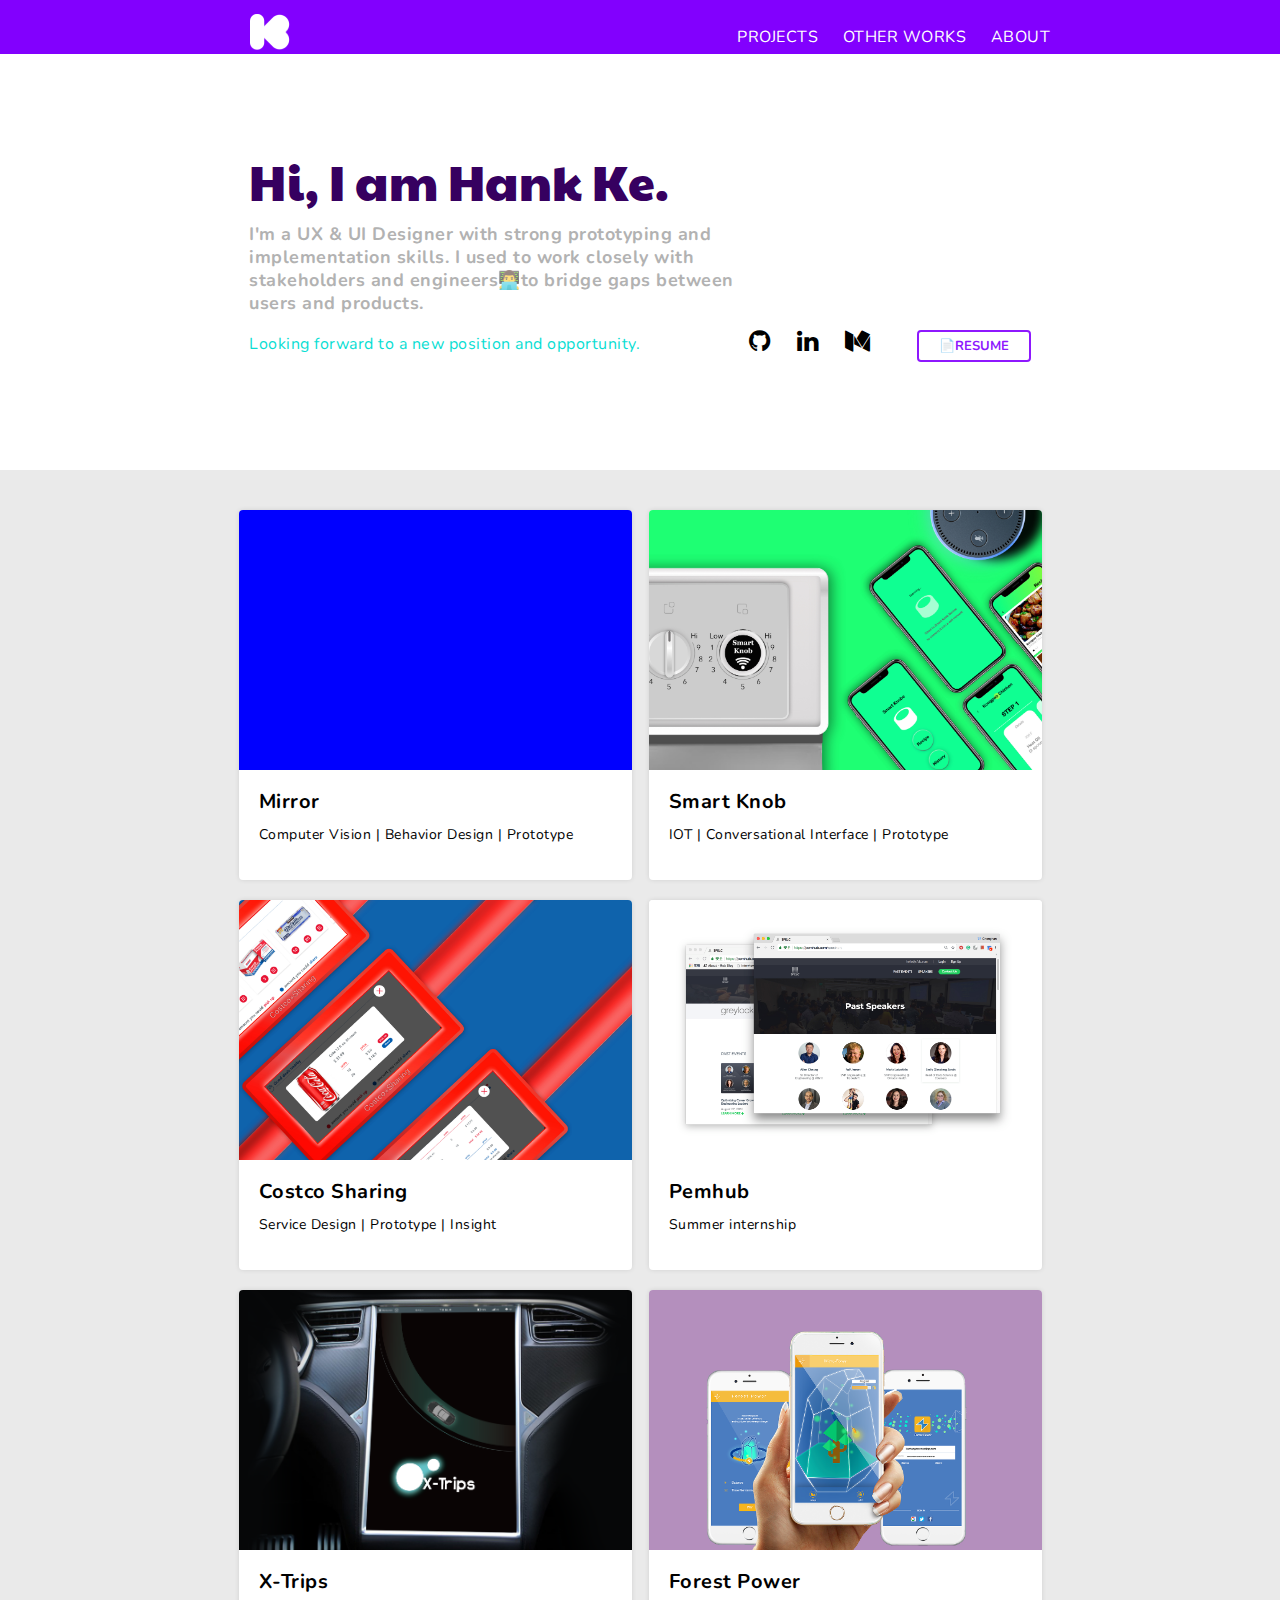
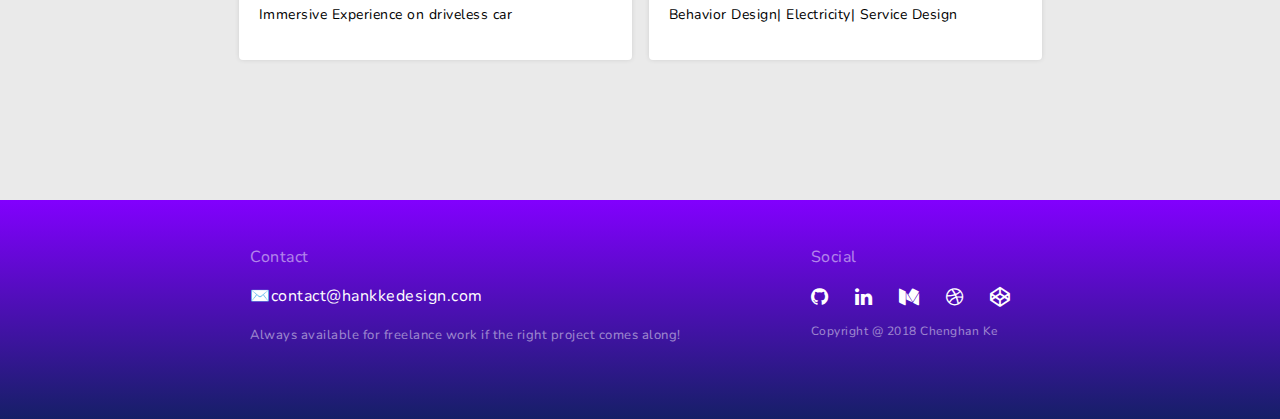
==== commit 31a7c3be: "Changes on navi, hero, resume,color, font-family,etc" ====
--- a/My Portfolio/index.html
+++ b/My Portfolio/index.html
@@ -31,15 +31,15 @@
 			
 			<nav>
 	           		<ul>
-					<li><a href="index.html">
+					<li id="project"><a href="index.html">
 						PROJECTS</a>
 					</li>
 					
-					<li>
+					<li id="other">
 						<a href="otherwork.html">OTHER WORKS</a>
 					</li>
 				
-					<li>
+					<li id="about">
 						<a href="about.html">ABOUT</a>
 					</li>
 				
@@ -109,11 +109,11 @@
 	
 		<div class="flexBox">
 			<div id="contentHero">
-				<p id="Hello">Hello, I am Hank.</p>
+				<p id="Hello">Hi, I am Hank Ke.</p>
 				
 				<p id="bioS">	
 				<a href="about.html">I'm a UX & UI Designer with strong prototyping and implementation skills. I used to work closely with stakeholders and engineers👨‍💻to bridge gaps between users and products.</a></p>
-				<p id="tips"><strong>Looking forward to a new position and opportunity.</strong>
+				<p id="tips">Looking forward to a new position and opportunity.
 				</p>
 			</div>
 
@@ -124,8 +124,8 @@
 				
 					<a href="https://www.linkedin.com/in/chenghan-ke-0b259b152/" target="_blank"><i class="fa fa-linkedin"></i></a>
 					<a href="https://medium.com/@hankkechenghan" target="_blank"><i class="fa fa-medium" id="mediumHero"></i></a>
-					<!-- <button><a href="resume.html" target="_blank">📄 RESUME</a></button> -->
-					<a href="resume.html" target="_blank"><button>📄 Resume</button></a>
+					
+					<a href="https://drive.google.com/open?id=153uE2OjeFw8HSocWmqnchE8zqGKk1hvj" target="_blank"><button>📄RESUME</button></a>
 				</div>
 			</div>
 		</div>
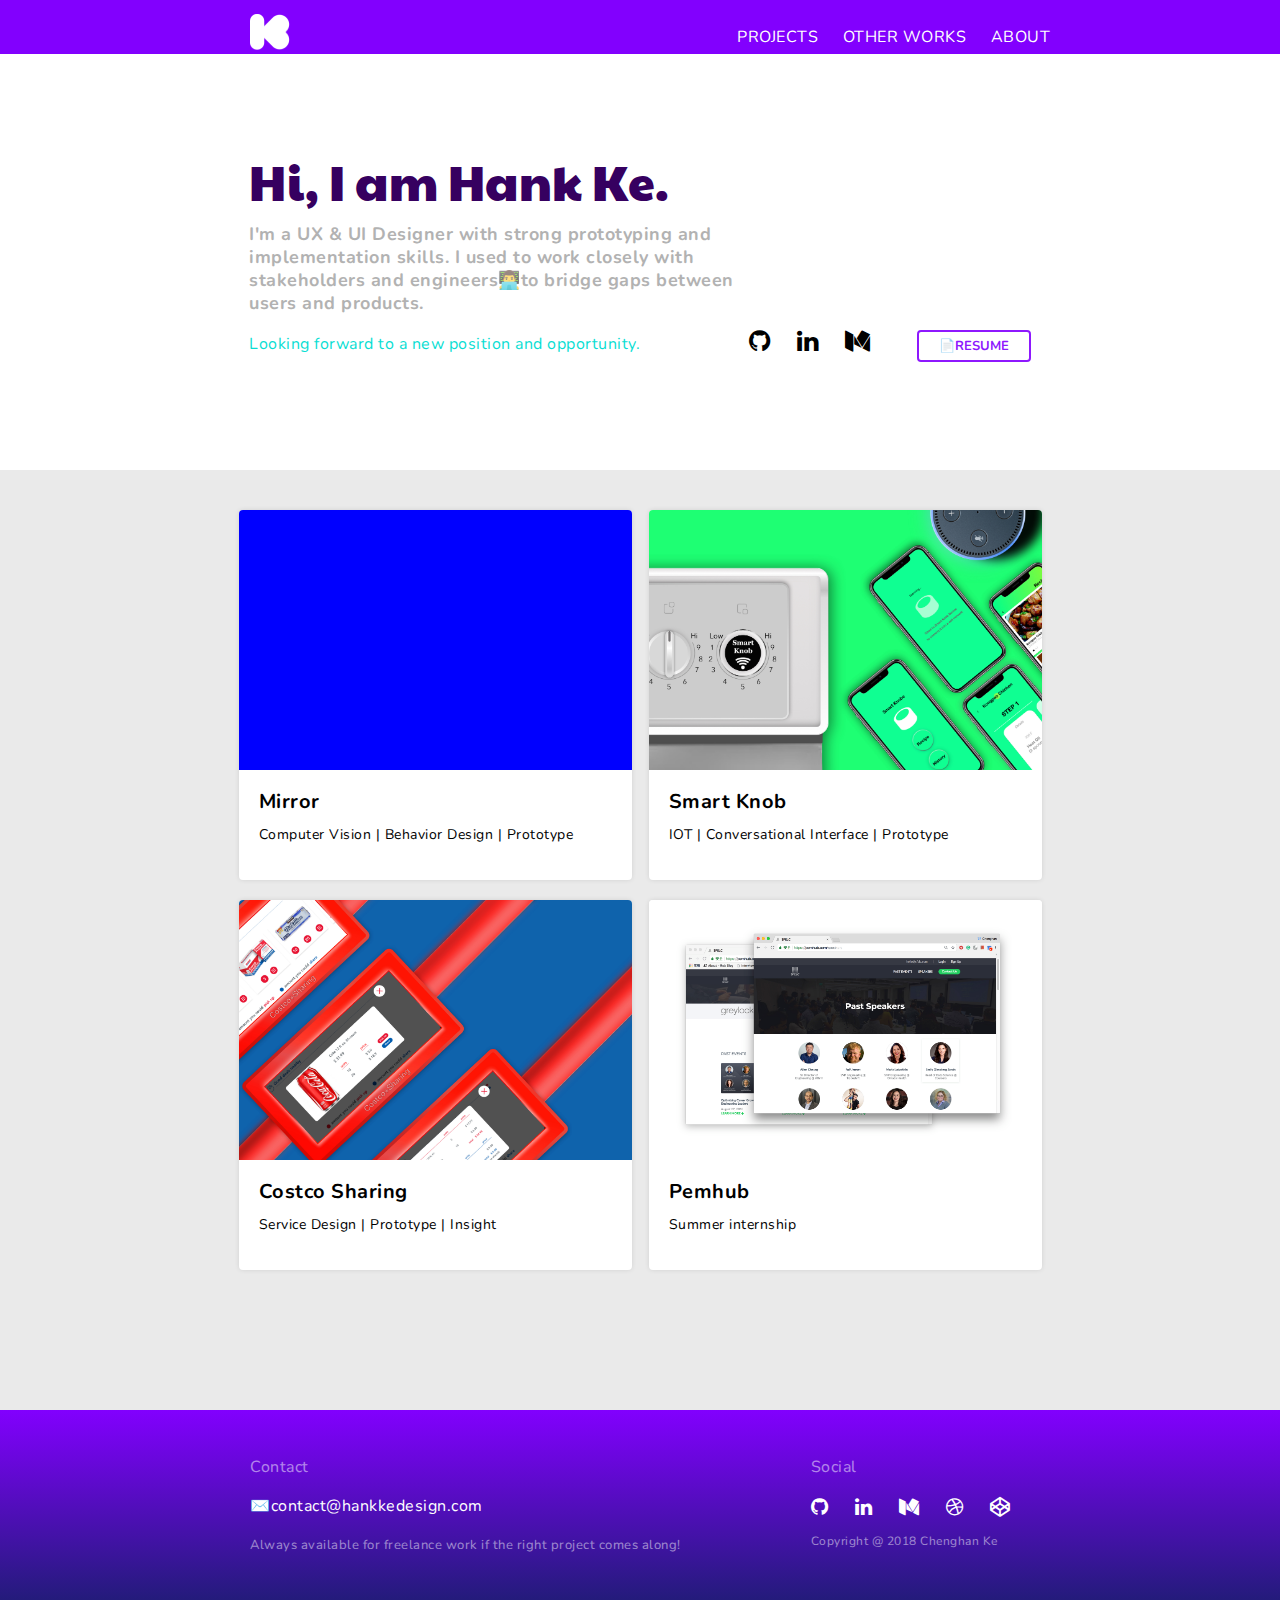
==== commit a575d132: "Smart knob text adjustment" ====
--- a/My Portfolio/index.html
+++ b/My Portfolio/index.html
@@ -172,7 +172,7 @@
 
 		</div></a>
 
-		<!------card 6--------------------------------->
+		<!------card 4--------------------------------->
 		<a href="close.html"><div class="card">
 			<div class="imageContainer" style="background-image:url(asset/pemhub/cover.jpg)"></div>
 
@@ -184,8 +184,8 @@
 		</div></a>
 
 
-		<!------card 4--------------------------------->
-		<a href="close.html"><div class="card">
+		<!------card 5--------------------------------->
+		<!-- <a href="close.html"><div class="card">
 			<div class="imageContainer" style="background-image:url(asset/xtrips/cover.png)"></div>
 
 			<div class="contentCover">
@@ -193,10 +193,10 @@
 				<div>Immersive Experience on driveless car</div>
 			</div>
 
-		</div></a>
-
-	<!------card 5--------------------------------->
-		<a href="close.html"><div class="card">
+		</div></a> -->
+
+	<!------card 6--------------------------------->
+	<!-- 	<a href="close.html"><div class="card">
 			
 			<div class="imageContainer" style="background-image:url(asset/forestpower/COVER.png)"></div>
 
@@ -206,7 +206,7 @@
 			</div>
 
 		</div></a>
-
+ -->
 
 	</div>
 
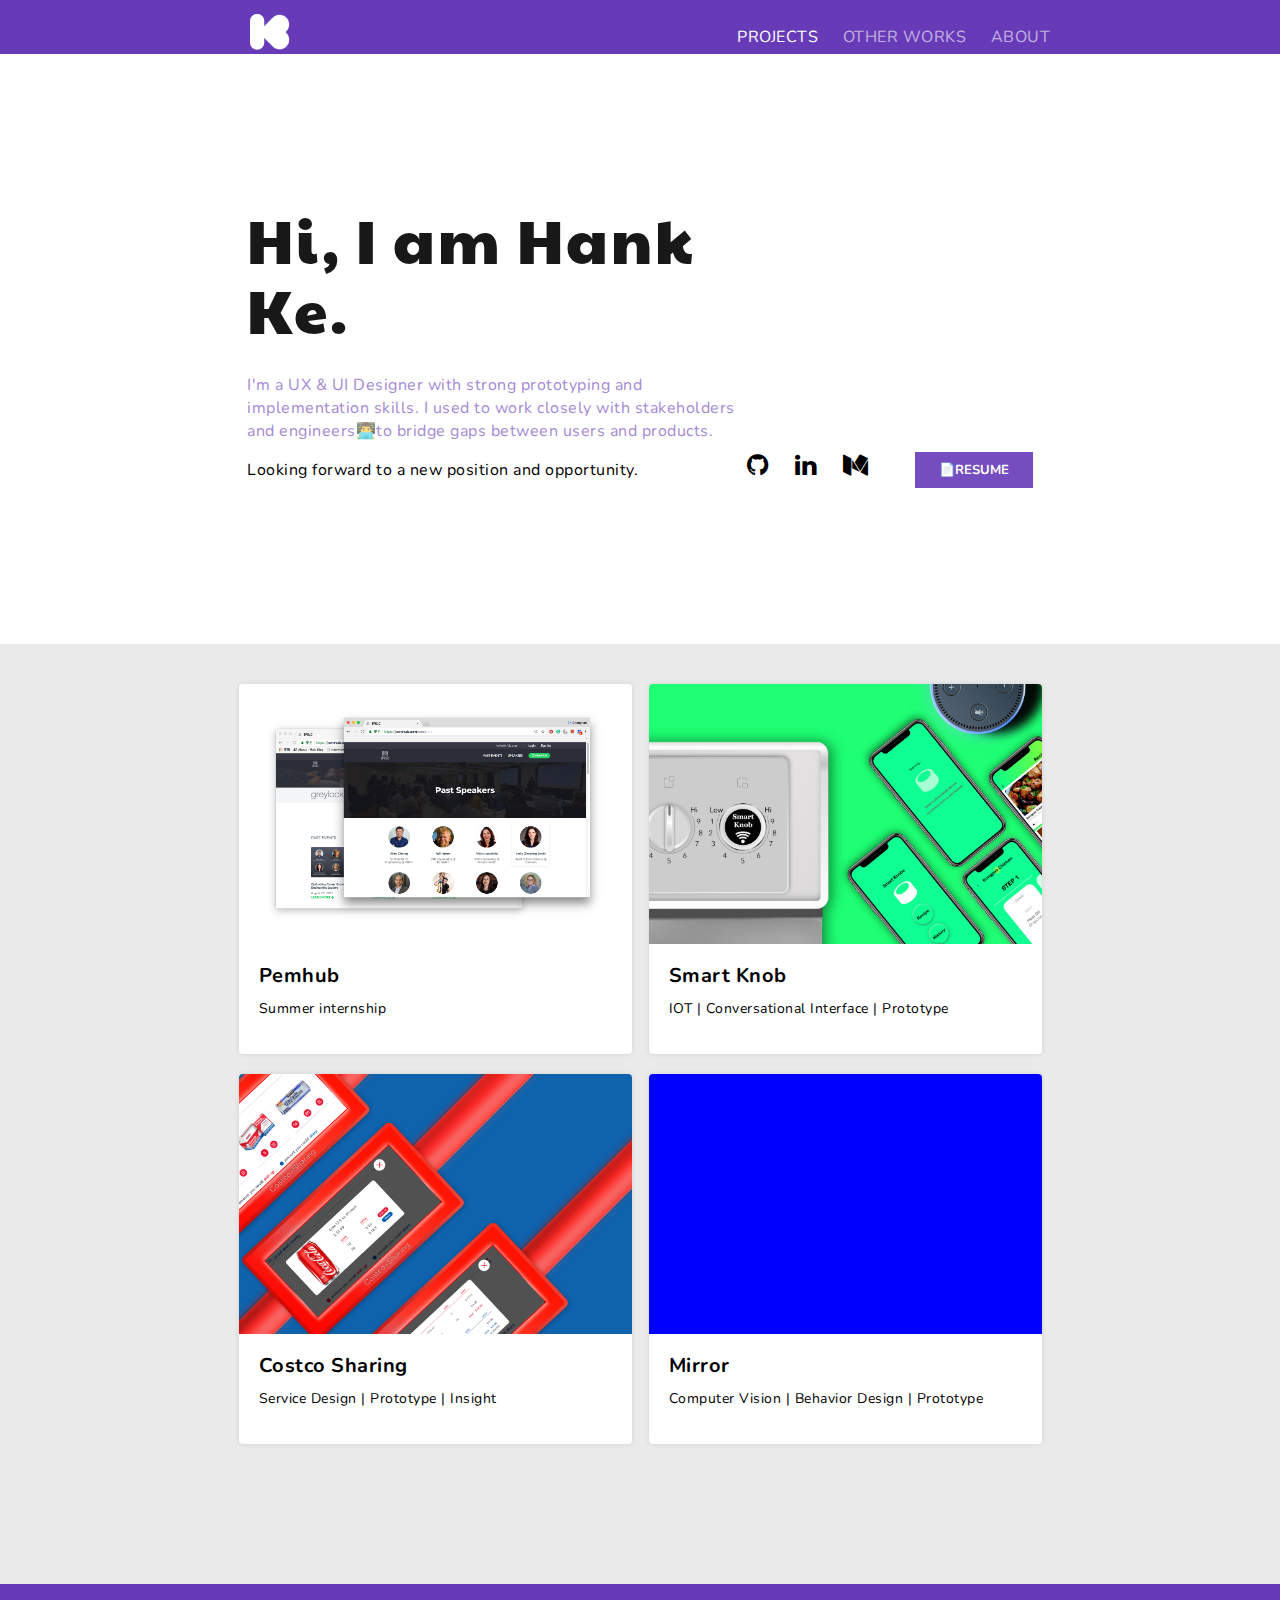
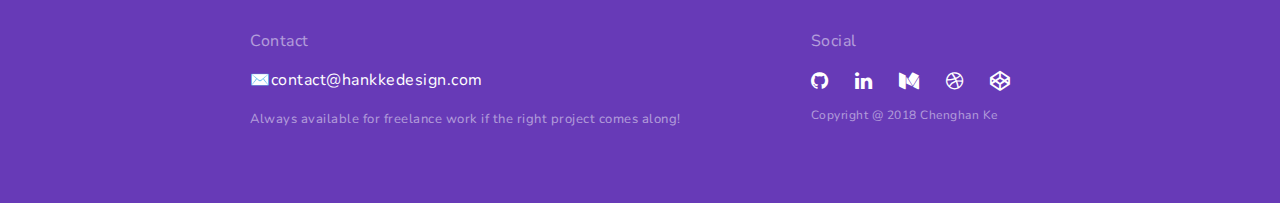
==== commit 15a991cf: "Changed Text" ====
--- a/My Portfolio/index.html
+++ b/My Portfolio/index.html
@@ -137,14 +137,13 @@
 
 <!------GALLERY---------------------------------->
 	<div class="projectFlex">
-		<!------card 1--------------------------------->
-		<a href="projectMirror.html"><div class="card">
-			
-			<div class="imageContainer" style="background-image:url(asset/mirror/mirrorCover.jpg)"></div>
-
-			<div class="contentCover">
-				<h2>Mirror</h2>
-				<div>Computer Vision | Behavior Design | Prototype</div>
+	<!------card 1--------------------------------->
+		<a href="close.html"><div class="card">
+			<div class="imageContainer" style="background-image:url(asset/pemhub/cover.jpg)"></div>
+
+			<div class="contentCover">
+				<h2>Pemhub</h2>
+				<div>Summer internship</div>
 			</div>
 
 		</div></a>
@@ -172,41 +171,19 @@
 
 		</div></a>
 
-		<!------card 4--------------------------------->
-		<a href="close.html"><div class="card">
-			<div class="imageContainer" style="background-image:url(asset/pemhub/cover.jpg)"></div>
-
-			<div class="contentCover">
-				<h2>Pemhub</h2>
-				<div>Summer internship</div>
-			</div>
-
-		</div></a>
-
-
-		<!------card 5--------------------------------->
-		<!-- <a href="close.html"><div class="card">
-			<div class="imageContainer" style="background-image:url(asset/xtrips/cover.png)"></div>
-
-			<div class="contentCover">
-				<h2>X-Trips</h2>
-				<div>Immersive Experience on driveless car</div>
-			</div>
-
-		</div></a> -->
-
-	<!------card 6--------------------------------->
-	<!-- 	<a href="close.html"><div class="card">
-			
-			<div class="imageContainer" style="background-image:url(asset/forestpower/COVER.png)"></div>
-
-			<div class="contentCover">
-				<h2>Forest Power</h2>
-				<div>Behavior Design| Electricity| Service Design</div>
-			</div>
-
-		</div></a>
- -->
+	
+
+			<!------card 4--------------------------------->
+		<a href="projectMirror.html"><div class="card">
+			
+			<div class="imageContainer" style="background-image:url(asset/mirror/mirrorCover.jpg)"></div>
+
+			<div class="contentCover">
+				<h2>Mirror</h2>
+				<div>Computer Vision | Behavior Design | Prototype</div>
+			</div>
+
+		</div></a>
 
 	</div>
 
--- a/My Portfolio/styles_index.css
+++ b/My Portfolio/styles_index.css
@@ -29,7 +29,7 @@
 	left: 0;
 	width:100%;
 	height: 54px;
-	background-color: #8200FE;
+  background-color: #673ab7;
   display: -webkit-flex;
 	display: flex;
 	flex-wrap: wrap;
@@ -68,12 +68,12 @@
     height: 210%;
     width:80%;
     margin: auto;
-    border-bottom: 5px solid #09DED3;
+    border-bottom: 5px solid #9a67ea;
     transform: scale(0);
     opacity: 0;
 }
 header a:hover{
-	color:#09DED3;
+	color:#9a67ea;
 }
 header a:hover:before{
 	transform: scale(1);
@@ -113,30 +113,49 @@
     text-decoration: none;
 }
 
+#other{
+  opacity: 0.6;
+}
+#about{
+  opacity: 0.6;
+}
+#other:hover{
+  opacity: 1;
+}
+
+#about:hover{
+  opacity: 1;
+}
+
 
 
 /*---------- HERO PAGE ----------------------------------------*/
 .heroPage{
 	position: relative;
 	width: 100%;
-	height:320px;
-	margin: 0;
-	padding-top: 150px;
-	/*background: linear-gradient(#7806FC, #9C32F8);*/
+	/*height:320px;*/
+  height:590px;
+	margin-top: 54px;
+	padding-top: 0px;
   background: white;
-
-}
+}
+
 #Hello{
-	font-family: 'Paytone One', sans-serif;
-	color: #360060;
-	font-size: 48px;
-	margin-top: 20px;
+  font-family: 'Paytone One', sans-serif;
+	/*color: #360060;*/
+  color: black;
+  opacity: 0.9;
+	font-size: 60px;
+	margin-top: 0px;
 	margin-bottom: 30px;
+  letter-spacing: 3px;
+  line-height: 70px;
+
 }
 
 
 #bioS{
-	font-size: 18px;
+	font-size: 16px;
 	opacity: 0.6;
 }
 
@@ -146,8 +165,7 @@
 
 #bioS a{
 	text-decoration: none;
-	font-weight:bold;
-	color: grey;	
+	color: #673ab7;	
 }
 
 
@@ -156,7 +174,8 @@
 }
 
 #tips {
-  color: #09DED3;  
+  /*color: #09DED3; */ 
+  color: black;
 }
 
 
@@ -187,9 +206,9 @@
 
 .flexBox{
 	width:820px;
-	margin:auto;
-	padding: 0px 0px;
-/*  display: -webkit-flex;*/
+  margin: auto;
+	padding: 150px 0px;
+  display: -webkit-flex;
 	display: flex;
 	flex-wrap: wrap;
 	justify-content: center;
@@ -212,23 +231,24 @@
 
 .resumeBar button{
 display: inline;
-background-color:white;
 padding: 5px 20px;
 margin-left:20px;
 margin-bottom: 10px;
 font-size: 13px;
-border-radius: 4px;
-color:#8200FE;
+border-radius: 0px;
+background-color:#673ab7;
+color:white;
 font-family: 'Nunito', sans-serif;
 font-weight: bolder;
 opacity: 0.9;
 cursor: pointer;
-border: 2px solid #8200FE;
+border: 4px solid #673ab7;
 
 }
 .resumeBar button:hover{
-	background-color:#8200FE;
-	color:white;
+	background-color:white;
+	color:#673ab7;
+  border: 4px solid #673ab7;
 	opacity: 1;
 }
 
@@ -240,7 +260,7 @@
 	color:black;
 }
 .socialIcon a:hover{
-	color:#7806FC;
+	color:#673ab7;
 }
 
 .socialIcon button :hover{
@@ -338,7 +358,7 @@
 	width:100%;
 	height: 219px;
 	margin-top: 100px;
-	background: linear-gradient(#8200FE, #151F67);
+	background: #673ab7;
   
 }
 
@@ -371,7 +391,7 @@
 
 .footerWrap div.socialIcon a:hover{
 	text-decoration: none;
-	color:#09DED3;
+	color:#9a67ea;
 }
 
 p#footerCopyright{
@@ -480,7 +500,7 @@
     /*------Header fixed--------------------------------*/
     #headerFlex{
     	height: 54px;
-    	background-color:#8200FE;
+    	background-color:#673ab7;
     	display: flex;
     	flex-wrap: wrap;
     	justify-content: space-between;
@@ -525,13 +545,9 @@
     nav#overlayNavigation{
     	width: 100%;
     	height: 100%;
-    	/*background:#5B2788;*/
-    	background:#7806FC;
+    	background:#673ab7;
     	opacity: 0.9;
-    	/*height:0%;
-    	width: 100%;*/
     	display: none;
-    	/*transition: 0.5s;*/
     }
 
 	nav ul {
@@ -578,13 +594,7 @@
     justify-content: flex-start;
     align-content:center;
    }
-  /* .heroPage:after{
-   	content: url(asset/background3.png);
-   	width:100%;
-   	padding-left: 0px;
-   	padding-top: 150px;
-
-   }*/
+
    
    p#bioS {
    	width: 100%;
@@ -638,7 +648,11 @@
   	width:100%;
   }
  
-   /*------footer*/
+
+
+
+
+   /*------footer----------*/
 
    div.footerWrap{
    	width: 90%;
@@ -683,7 +697,7 @@
     /*------Header fixed--------------------------------*/
     #headerFlex{
     	height: 54px;
-    	background-color:#8200FE;
+    	background-color:#673ab7;
     	display: flex;
     	flex-wrap: wrap;
     	justify-content: space-between;
@@ -726,7 +740,7 @@
 
     nav#overlayNavigation{
     	width: 100%;
-    	background:#7806FC;
+    	background:#673ab7;
     	opacity: 0.9;
     	display: none;
     }
@@ -766,25 +780,23 @@
  
   .heroPage{
     	width:100%;
-    	height:100%;
+    	/*height: 740px;*/
+    	height: 670px;
   }
    
    div.heroPage .flexBox{
    	width: 80%;
    	height: 100%;
+    padding-top: 0px;
+    padding-bottom: 0px;
     justify-content: flex-start;
     align-content:center;
    }
- /*  .heroPage:after{
-   	content: url(asset/background3.png);
-   	width:100%;
-   	padding-left: 0px;
-   	padding-top: 150px;
-   }*/
-   
+
    p#bioS {
    	width: 100%;
    	font-size: 13px;
+    margin-bottom: 13px;
    }
 
    strong{
@@ -795,8 +807,12 @@
    	font-size: 3em;
    	width:100%;
    	line-height: 1em;
-   }
-   
+    margin-bottom: 60px;
+   }
+   div.socialIcon{
+    height: 50px;
+    margin-top: 50px;
+   }
    .socialIcon i{
    	margin-left: 0px;
    	margin-right: 20px;
@@ -810,11 +826,11 @@
    	/*margin-right: 0px;*/
    }
    .resumeBar button{
-   	margin-top:10px;
+   	margin-top:0px;
    	margin-left:0px;
-   	margin-bottom: 70px;
-   	font-size: 10px;
-   	padding: 0px 15px;
+   	margin-bottom: 0px;
+   	font-size: 16px;
+   	padding: 0px 13px;
    }
 
    /*------gallery*/
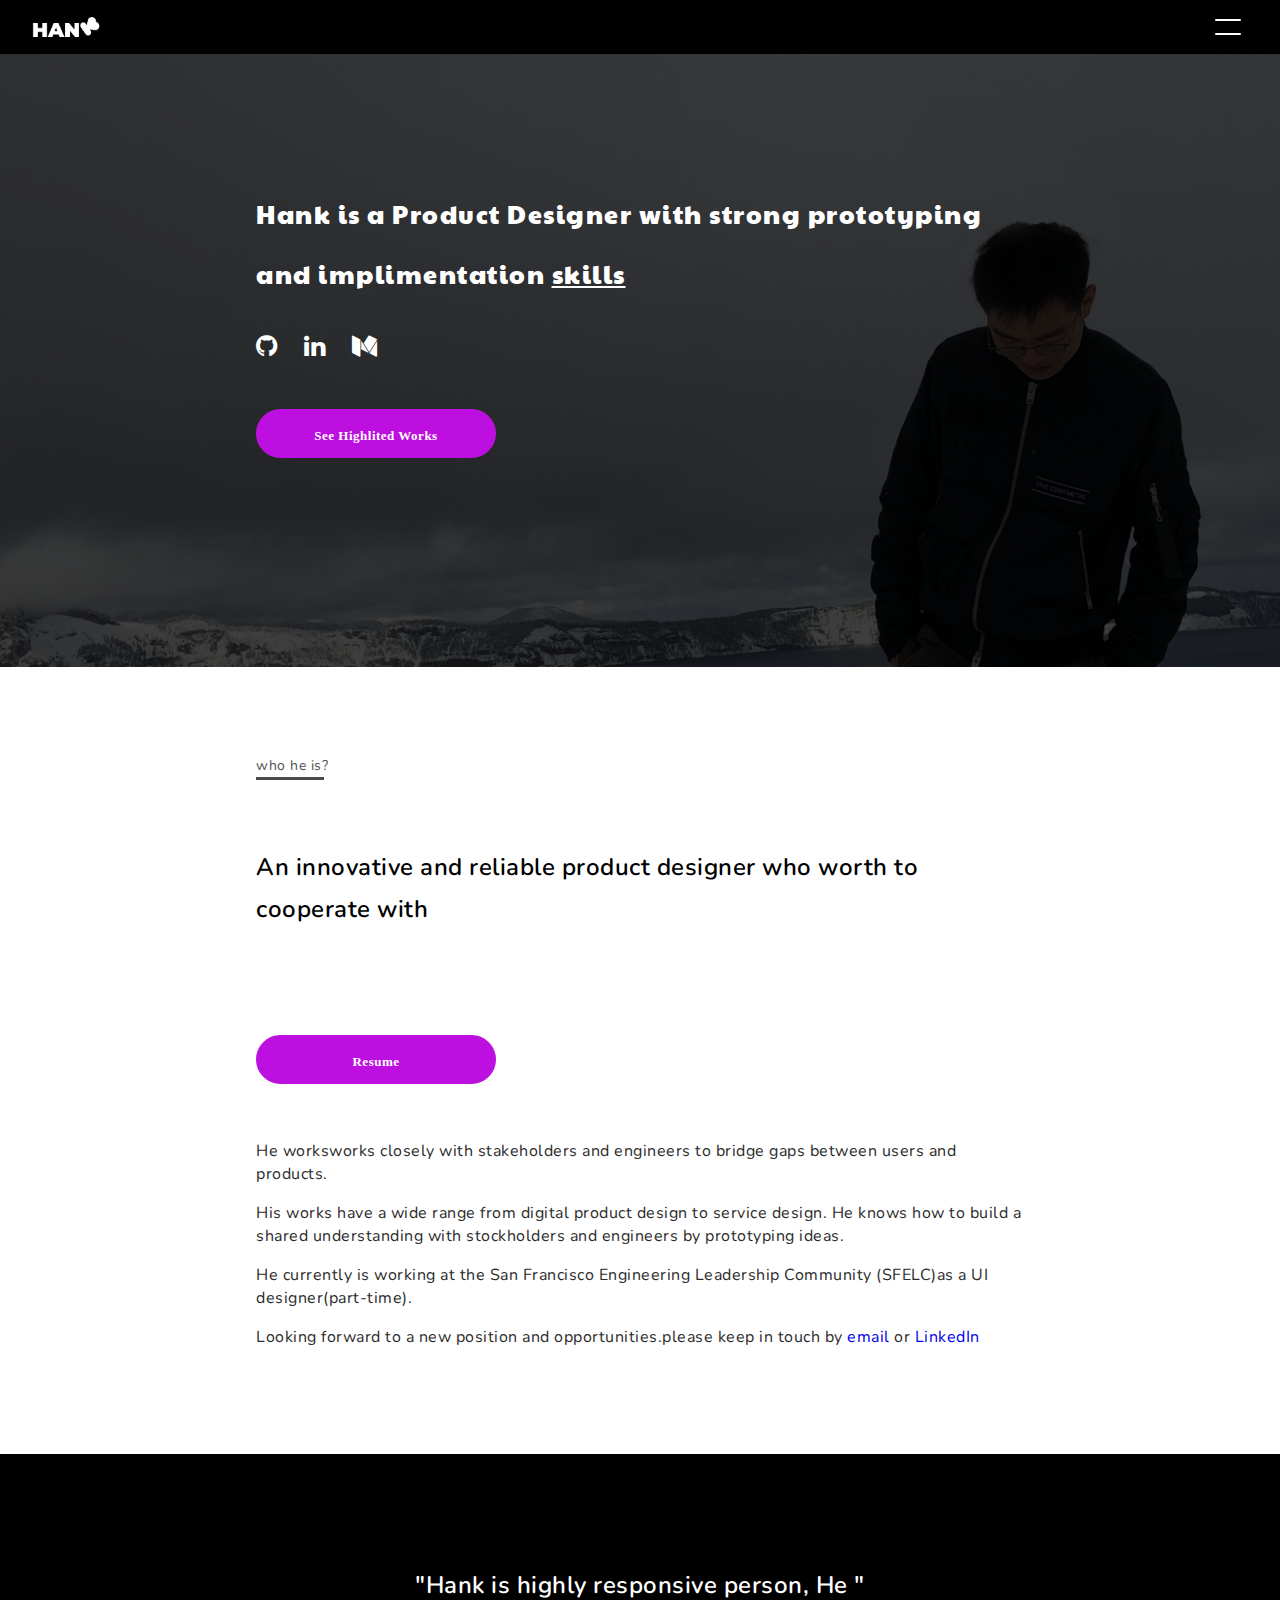
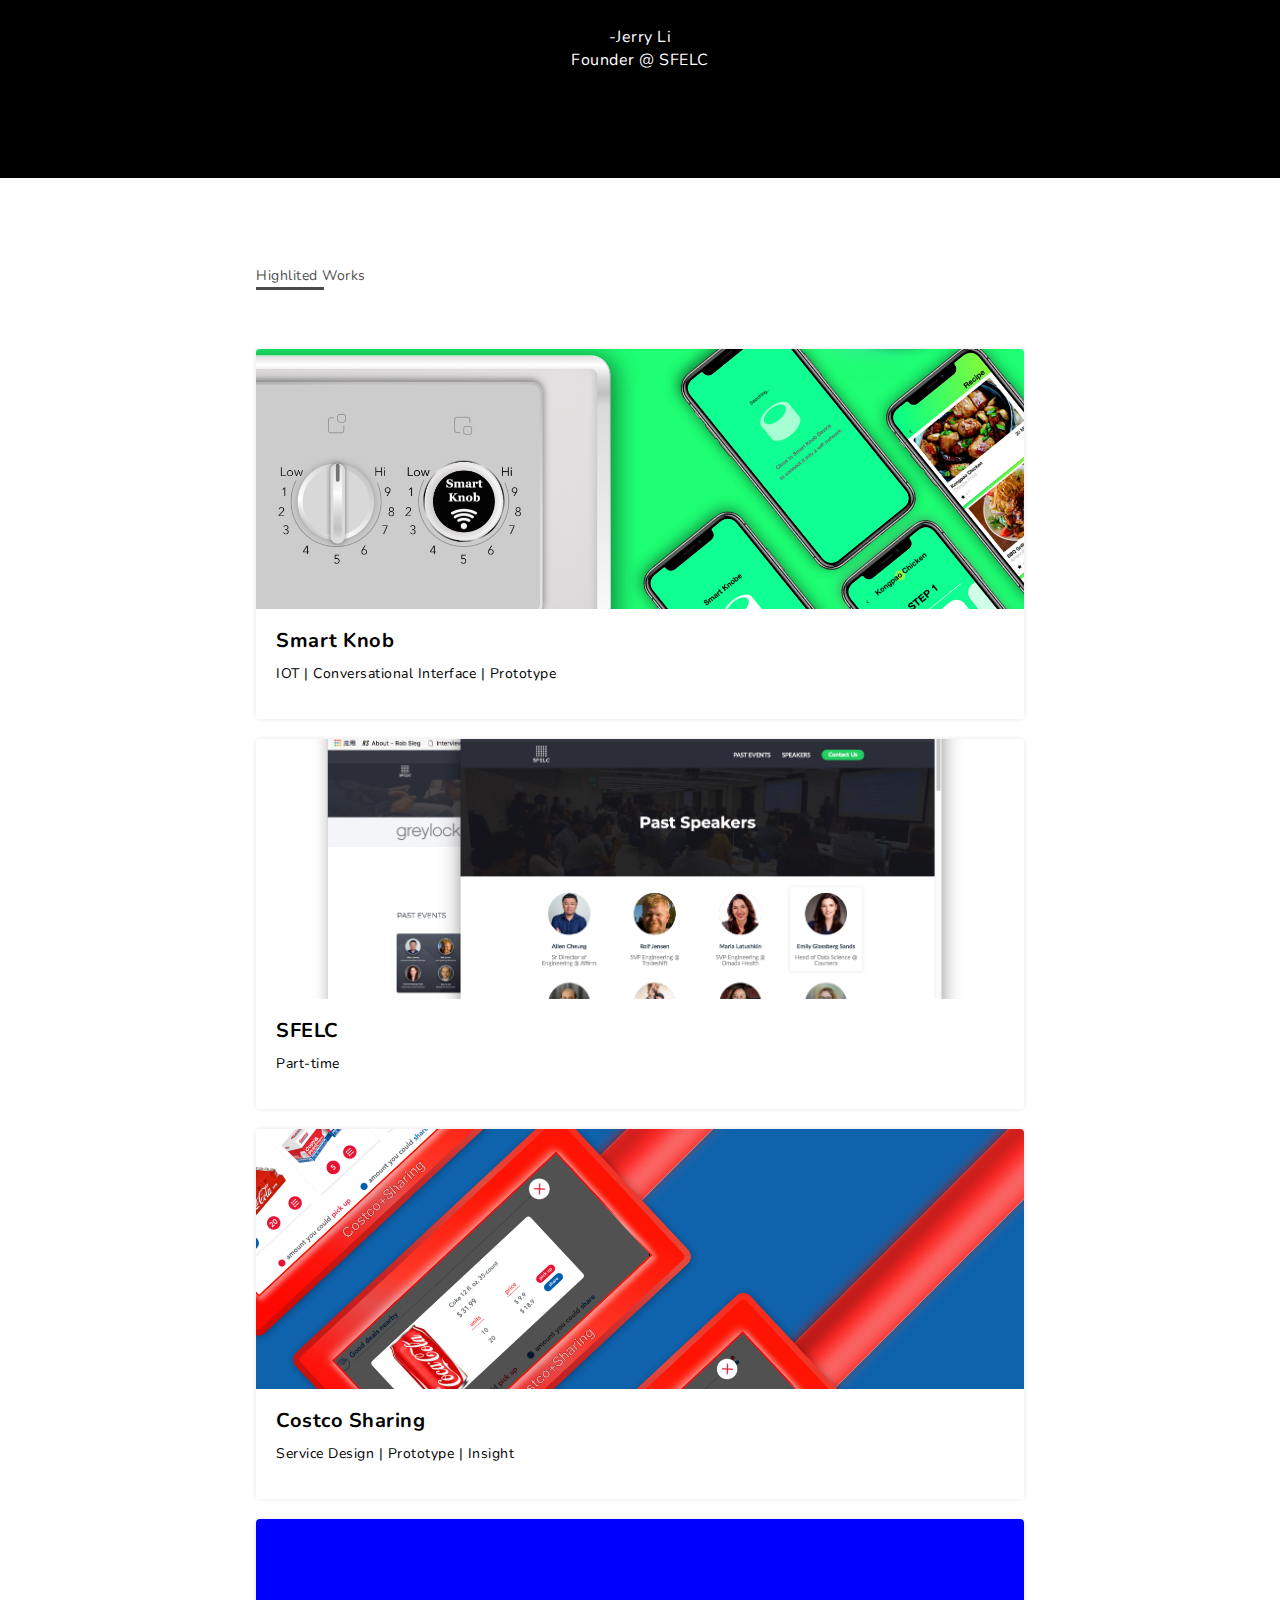
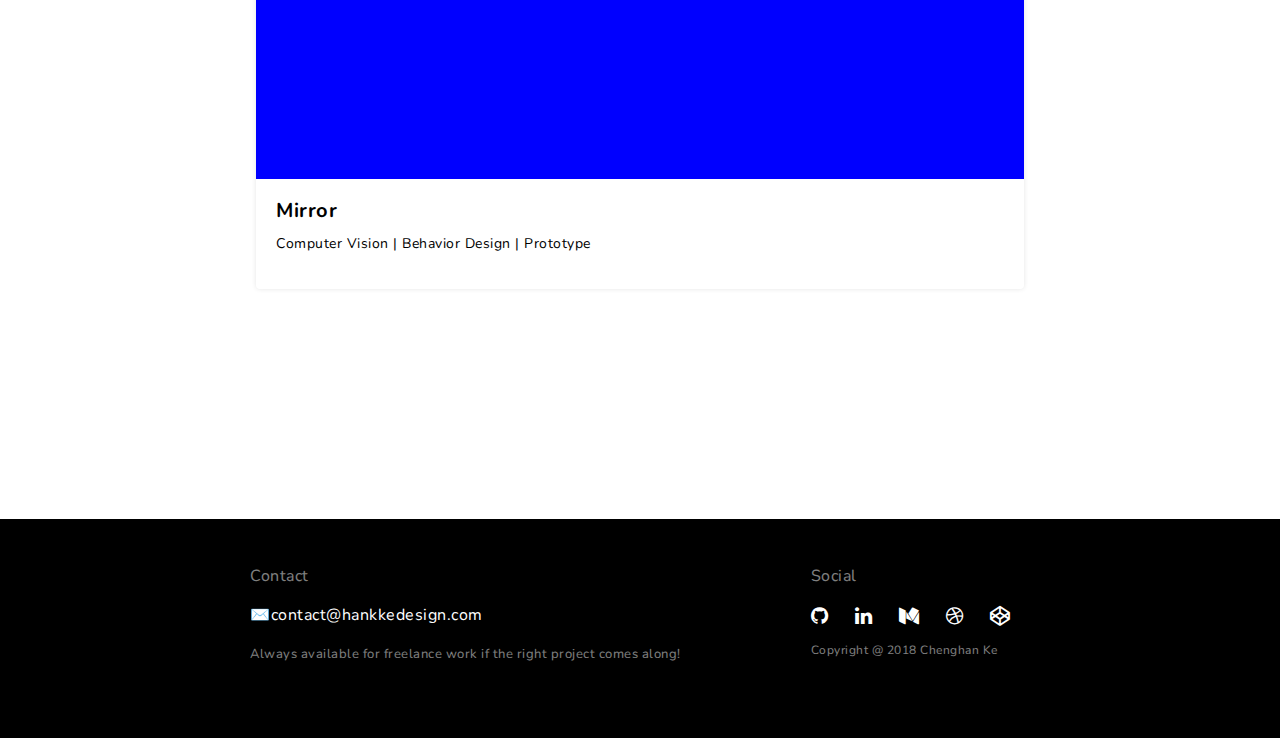
==== commit a762b71b: "change the color and index style" ====
--- a/My Portfolio/index.html
+++ b/My Portfolio/index.html
@@ -22,55 +22,23 @@
 
 <!------NAVIGATION---------------------------------->
 		
-    <header>
-		<div class="headerFlex">
-
-           <a href="index.html"><img src="asset/logotest.png" id="logo"></a>
-		
-
-			
-			<nav>
-	           		<ul>
-					<li id="project"><a href="index.html">
-						PROJECTS</a>
-					</li>
-					
-					<li id="other">
-						<a href="otherwork.html">OTHER WORKS</a>
-					</li>
-				
-					<li id="about">
-						<a href="about.html">ABOUT</a>
-					</li>
-				
-					<!-- <li>
-						<a href="https://blog.hankkedesign.com" target="_blank">BLOG</a>
-					</li> -->
-					
-				</ul>
-			</nav>
-		</div>
-	
-	</header>
-
 	<!----moblie---->
 	<div class="mobile-bar-wrapper">
       <div class="headerFlex">
 			
            <div id="headerFlex">
 				<div id="logoContainer">
-				 <a href="index.html"><img src="asset/logotest.png" id="logo"></a>
+				<a href="index.html"><img src="asset/index/logo.png" id="logo"></a>
 				</div>
            
 
 				<!--------animated Icon----------->
-	            <div id="hamber" onclick="myFunction(this)"> 
-					  <div class="bar1"></div>
-					  <div class="bar2"></div>
-					  <div class="bar3"></div>
-	            </div>
-				
-			</div>
+				<div id="hamber" onclick="myFunction(this)"> 
+					<div class="bar1"></div>
+					<div class="bar2"></div>
+				</div>
+				
+		</div>
 
 			<script>
 			function myFunction(x) {
@@ -91,30 +59,21 @@
 					<li>
 						<a href="about.html">ABOUT</a>
 					</li>
-				
-					<!-- <li>
-						<a href="https://blog.hankkedesign.com" target="_blank">BLOG</a>
-					</li> -->
 					</ul>
 			</nav>
 		</div>
 		
-
 	</div>
 
 
 <!------HERO PAGE---------------------------------->
 
-	<div class="heroPage">
-	
-		<div class="flexBox">
+	<div class="heroPage" style="background-image:url(asset/index/hero.png)">
+	   
+	   <div class="constrain" style="background:none;">
+			
 			<div id="contentHero">
-				<p id="Hello">Hi, I am Hank Ke.</p>
-				
-				<p id="bioS">	
-				<a href="about.html">I'm a UX & UI Designer with strong prototyping and implementation skills. I used to work closely with stakeholders and engineers👨‍💻to bridge gaps between users and products.</a></p>
-				<p id="tips">Looking forward to a new position and opportunity.
-				</p>
+				<p id="Hello">Hank is a Product Designer with strong prototyping and implimentation <a href="https://drive.google.com/file/d/1Hpoog0Qh54SJ9NvYo4F2V7boL-COh70n/view" target="_blank">skills</a></p>
 			</div>
 
 			<div class="resumeBar">
@@ -122,71 +81,105 @@
 
 					<a href="https://github.com/604112215" target="_blank"><i class="fa fa-github" ></i></a>
 				
-					<a href="https://www.linkedin.com/in/chenghan-ke-0b259b152/" target="_blank"><i class="fa fa-linkedin"></i></a>
+					<a href="https://www.linkedin.com/in/chenghan-ke" target="_blank"><i class="fa fa-linkedin"></i></a>
 					<a href="https://medium.com/@hankkechenghan" target="_blank"><i class="fa fa-medium" id="mediumHero"></i></a>
 					
-					<a href="https://drive.google.com/open?id=153uE2OjeFw8HSocWmqnchE8zqGKk1hvj" target="_blank"><button>📄RESUME</button></a>
+					<!-- <a href="https://drive.google.com/file/d/1Hpoog0Qh54SJ9NvYo4F2V7boL-COh70n/view" target="_blank"><button>📄RESUME</button></a> -->
 				</div>
 			</div>
-		</div>
-		
-
-	</div>
-
-
-
-<!------GALLERY---------------------------------->
+
+		<a href="#selctedWorks"><div class="button"><p>See Highlited Works</p></div></a>
+		</div>
+
+	</div>
+<!------WHO HE IS?---------------------------------->
+<div class="constrain">
+	<div class="catagory">who he is?</div>
+
+	<div class="quotFlex">
+		<div id="quot">
+
+			<p class="quot">An innovative and reliable product designer who worth to cooperate with</p>
+			<div class="button"><p>Resume</p></div>
+		
+		</div>
+		
+		<div class="brif">
+			<p>He worksworks closely with stakeholders and engineers to bridge gaps between users and products. </p>
+				
+				<p>His works have a wide range from digital product design to service design. 
+					He knows how to build a shared understanding with stockholders and engineers by prototyping ideas.  </p>
+					<p>He currently is working at the San Francisco Engineering Leadership Community (SFELC)as a UI designer(part-time). </p>
+			<p>Looking forward to a new position and opportunities.please keep in touch by <a href="mailto:contact@hankkedesign.com" target="_top">email</a> or <a href="https://www.linkedin.com/in/chenghan-ke">LinkedIn</a><p>
+		</div>
+	</div>
+</div>
+
+<!------Profiles?---------------------------------->
+<div id="black" class="constrain">
+	<div id="prfile">
+			<p id="recommend">"Hank is highly responsive person, He "</p>
+		    <p>-Jerry Li<br>
+				Founder @ SFELC</p>
+	</div>
+</div>
+
+<!------GALLERY Selected work---------------------------------->
+<div class="constrain">
+	<div class="catagory" id="selctedWorks">Highlited Works</div>
+		
 	<div class="projectFlex">
-	<!------card 1--------------------------------->
-		<a href="close.html"><div class="card">
-			<div class="imageContainer" style="background-image:url(asset/pemhub/cover.jpg)"></div>
-
-			<div class="contentCover">
-				<h2>Pemhub</h2>
-				<div>Summer internship</div>
-			</div>
-
-		</div></a>
+
+			<!------card 1--------------------------------->
+			<a href="SmartKnob.html"><div class="card">
+				<div class="imageContainer" style="background-image:url(asset/smartknob/cover.jpg)"></div>
+
+				<div class="contentCover">
+					<h2>Smart Knob</h2>
+					<div>IOT | Conversational Interface | Prototype</div>
+				</div>
+
+			</div></a>
 
 		<!------card 2--------------------------------->
-		<a href="SmartKnob.html"><div class="card">
-			<div class="imageContainer" style="background-image:url(asset/smartknob/cover.jpg)"></div>
-
-			<div class="contentCover">
-				<h2>Smart Knob</h2>
-				<div>IOT | Conversational Interface | Prototype</div>
-			</div>
-
-		</div></a>
-
-	<!------card 3--------------------------------->
-		<a href="costco.html"><div class="card">
-			
-			<div class="imageContainer" style="background-image:url(asset/costco/COVER.jpg)"></div>
-
-			<div class="contentCover">
-				<h2>Costco Sharing</h2>
-				<div>Service Design | Prototype | Insight</div>
-			</div>
-
-		</div></a>
-
-	
-
-			<!------card 4--------------------------------->
-		<a href="projectMirror.html"><div class="card">
-			
-			<div class="imageContainer" style="background-image:url(asset/mirror/mirrorCover.jpg)"></div>
-
-			<div class="contentCover">
-				<h2>Mirror</h2>
-				<div>Computer Vision | Behavior Design | Prototype</div>
-			</div>
-
-		</div></a>
-
-	</div>
-
+			<a href="sfelc.html"><div class="card">
+				<div class="imageContainer" style="background-image:url(asset/pemhub/cover.jpg)"></div>
+
+				<div class="contentCover">
+					<h2>SFELC</h2>
+					<div>Part-time</div>
+				</div>
+
+			</div></a>
+
+		<!------card 3--------------------------------->
+			<a href="costco.html"><div class="card">
+				
+				<div class="imageContainer" style="background-image:url(asset/costco/COVER.jpg)"></div>
+
+				<div class="contentCover">
+					<h2>Costco Sharing</h2>
+					<div>Service Design | Prototype | Insight</div>
+				</div>
+
+			</div></a>
+
+		
+
+				<!------card 4--------------------------------->
+			<a href="projectMirror.html"><div class="card">
+				
+				<div class="imageContainer" style="background-image:url(asset/mirror/mirrorCover.jpg)"></div>
+
+				<div class="contentCover">
+					<h2>Mirror</h2>
+					<div>Computer Vision | Behavior Design | Prototype</div>
+				</div>
+
+			</div></a>
+
+		</div>
+</div>
 
 <!------FOOTER---------------------------------->
 	<footer>
@@ -202,7 +195,7 @@
 				<p id="footerSocial">Social</p>
 				<div class="socialIcon">
 					<a href="https://github.com/604112215" target="_blank"><i class="fa fa-github" style="font-size:20px;"></i></a>
-					<a href="https://www.linkedin.com/in/chenghan-ke-0b259b152/" target="_blank"><i class="fa fa-linkedin" style="font-size:20px;"></i></a>
+					<a href="https://www.linkedin.com/in/chenghan-ke" target="_blank"><i class="fa fa-linkedin" style="font-size:20px;"></i></a>
 					<a href="https://medium.com/@hankkechenghan" target="_blank"><i class="fa fa-medium" style="font-size:20px;"></i></a>
 					<!-- <a href=""><i class="fa fa-behance" style="font-size:20px;"></i></a> -->
 					<a href="https://dribbble.com/hankke" target="_blank"><i class="fa fa-dribbble" style="font-size:20px;"></i></a>
--- a/My Portfolio/styles_index.css
+++ b/My Portfolio/styles_index.css
@@ -1,7 +1,7 @@
 body{
 	margin:0;
 	padding: 0;
-	background-color: #EAEAEA;
+	background-color: white;
 	box-sizing: border-box;
 	letter-spacing: 0.5px;
   line-height: 23px;
@@ -16,115 +16,111 @@
 	font-family: 'Nunito', sans-serif;
 
 }
+a{
+  text-decoration: none;
+}
 
 /*---------- HEADER ----------------------------------------*/
 
 .mobile-bar-wrapper{
-	display: none;
-}
-
-header{
+	width: 100%;
+	display: block;
 	position: fixed;
-	top: 0;
-	left: 0;
-	width:100%;
+	top: 0px;
+	left: 0px;
+	background-color: black;
+	z-index: 1;
+}
+/*------Header fixed--------------------------------*/
+#headerFlex{
 	height: 54px;
-  background-color: #673ab7;
-  display: -webkit-flex;
+	width: 95%;
+	margin: 0 auto;
+	background-color: black;
 	display: flex;
 	flex-wrap: wrap;
 	justify-content: space-between;
-	z-index: 1;
-}
-
-header .headerFlex{
-  width:820px;
-  display: -webkit-flex;
-	display: flex;
-	flex-wrap: wrap;
-	justify-content: space-between;
-	margin: 0 auto;
-	padding-top: 6px;
 	align-items:center;
 }
 
-
-header a{
-	position: relative;
-	text-decoration:none;
-	color: white;
-	font-size: 16px;
-  padding-left: 20px;
-}
-
-header nav a:before{
-	content:''; 
-	display:block;
-	position:absolute;
-    top:0;
-    bottom: 0;
-    left: 20px;
-    right: 0;
-    height: 210%;
-    width:80%;
-    margin: auto;
-    border-bottom: 5px solid #9a67ea;
-    transform: scale(0);
-    opacity: 0;
-}
-header a:hover{
-	color:#9a67ea;
-}
-header a:hover:before{
-	transform: scale(1);
-	opacity: 1;
-	transition: 0.2s;
-}
-
-
-
-header img#logo{
-  position: relative;
-  width:40px;
-}
-
-.mobile-bar-wrapper img#logo{
-  position: relative;
-  width:40px;
-  margin-top: 5px;
-  margin-left:16px;
-}
-
-
-
+#logoContainer{
+	width:79px;
+	padding: auto 0px;
+	height:100%;
+}
+#logo{
+  padding-top:15px; 
+	width:79px;
+
+}
+
+#hamber{
+	width: 40px;
+	height: 40px;
+	margin: auto 0px;
+	text-align: center;
+}
+
+/*------menu animation*/
+.bar1, .bar2{
+width: 26px;
+height: 2px;
+background-color: white;
+border-radius: 2px;
+margin:12px auto;
+transition: 0.4s;
+}
+.change .bar1 {
+-webkit-transform: rotate(-45deg) translate(-8px, 8px);
+transform: rotate(-45deg) translate(-8px, 7px);
+}
+
+.change .bar2 {opacity: 0;}
+
+.change .bar3 {
+	-webkit-transform: rotate(45deg) translate(-8px, -8px);
+	transform: rotate(45deg) translate(-8px, -8px);
+}
+
+/*--overlay-navigation---------*/
+
+nav#overlayNavigation{
+	width: 100%;
+	height: 100%;
+	background:black;
+	opacity: 0.9;
+	display: none;
+}
 
 nav ul {
 	width:100%;
-	margin-top: 20px;
-	padding: 0;
-
+	height:1080px;
+	padding-top: 10%;
+  padding-left: 0px;
+	font-size: 1.3em;
+	margin: 0px;
 }
 
 
 nav li{
-    display: inline;
-    color: white;
-    text-align: center;
-    text-decoration: none;
-}
-
-#other{
-  opacity: 0.6;
-}
-#about{
-  opacity: 0.6;
-}
-#other:hover{
-  opacity: 1;
-}
-
-#about:hover{
-  opacity: 1;
+	padding: 30px 0;
+	display: block;
+	color: white;
+	text-align: center;
+}
+
+nav li a{
+	padding-left: 0px;
+	font-size: 1.2em;
+	text-decoration: none;
+  font-weight: 700;
+	color: white;
+}
+
+nav li a:hover{
+	color:grey;
+	opacity: 1;
+	font-weight: bolder;
 }
 
 
@@ -133,93 +129,70 @@
 .heroPage{
 	position: relative;
 	width: 100%;
-	/*height:320px;*/
-  height:590px;
+  height:100%;
 	margin-top: 54px;
 	padding-top: 0px;
-  background: white;
+  padding-bottom: 120px;
+  background: black;
+  background-size: cover;
+  background-position: center;
+  background-repeat: no-repeat;
+
 }
 
 #Hello{
   font-family: 'Paytone One', sans-serif;
-	/*color: #360060;*/
-  color: black;
-  opacity: 0.9;
-	font-size: 60px;
-	margin-top: 0px;
+  color: white;
+  opacity:1;
+	font-size: 25px;
+	margin-top: 40px;
 	margin-bottom: 30px;
-  letter-spacing: 3px;
-  line-height: 70px;
-
-}
-
-
-#bioS{
-	font-size: 16px;
-	opacity: 0.6;
-}
+  letter-spacing: 1.5px;
+  line-height: 60px;
+}
+#Hello a{
+  color: white;
+  text-decoration: underline;
+}
+
+#Hello a:hover{
+  color: #673ab7;
+  text-decoration: underline;
+}
+
 
 div#contentHero{
-	width: 500px;
-}
-
-#bioS a{
-	text-decoration: none;
-	color: #673ab7;	
-}
-
-
-#bioS:hover{
-	opacity: 1;
-}
-
-#tips {
-  /*color: #09DED3; */ 
-  color: black;
-}
-
-
-/*.heroPage:after{
-	content: url(asset/background2.png);
-	width:20%;
-	display: block;
-	position: absolute;
-	opacity: 0.6;
-	top: 0;
-	left: 0;
-}*/
-
-/*.heroPage:after{
-	animation: mymove1 10s infinite;
-}
-*/
-/*---------- my move ----------------------------------------*/
-/*@keyframes mymove1 {
-     0%   {filter:blur(50px) saturate(0) grayscale(0%);}
-    25%  {filter:blur(25px) saturate(5)grayscale(10%);}
-    50%  {filter:blur(10px) saturate(7)grayscale(20%);}
-    75%  {filter:blur(25px) saturate(5)grayscale(10%)}
-    100% {filter:blur(50px) saturate(0)grayscale(0%);}
-}
-*/
+	width: 100%;
+}
+
+.resumeBar{
+  margin-bottom: 50px;
+}
 /*---------- FLEXBOX ----------------------------------------*/
 
-.flexBox{
-	width:820px;
-  margin: auto;
-	padding: 150px 0px;
-  display: -webkit-flex;
-	display: flex;
-	flex-wrap: wrap;
-	justify-content: center;
-	align-items:flex-end;
-}
-
-
-.flexBox h1{
-	color: grey;
-	font-size: 20px;
-}
+
+.button{
+    color: white;
+    height: 45px; 
+    width: 236px; 
+    border-radius: 40px;
+    border: 2px solid #BD10E0;
+    background-color: #BD10E0;
+    text-align: center;
+}
+
+
+.button p{
+  text-align: center;
+  padding-top:0px;
+  font-family: Montserrat;  font-size: 13px;  font-weight: 900;
+}
+
+.button:hover{
+  background:none;
+  color: #BD10E0;
+}
+
 
 .resumeBar{
 	margin-left:0;
@@ -228,12 +201,11 @@
 	margin-right:20px;
 }
 
-
 .resumeBar button{
 display: inline;
-padding: 5px 20px;
+padding: 5px 10px;
 margin-left:20px;
-margin-bottom: 10px;
+/* margin-bottom:10px; */
 font-size: 13px;
 border-radius: 0px;
 background-color:#673ab7;
@@ -245,19 +217,13 @@
 border: 4px solid #673ab7;
 
 }
-.resumeBar button:hover{
-	background-color:white;
-	color:#673ab7;
-  border: 4px solid #673ab7;
-	opacity: 1;
-}
 
 .socialIcon{
 	font-size:25px; }
 
 .socialIcon a{
 	text-decoration: none;
-	color:black;
+	color:white;
 }
 .socialIcon a:hover{
 	color:#673ab7;
@@ -267,16 +233,92 @@
 	color:white;
 	opacity:1;
 }
+/*---------- who section ----------------------------------------*/
+
+.constrain{
+  background-color: white;
+  padding: 7% 20%;
+}
+.catagory{
+  position: relative;
+  opacity: 0.7;
+  margin-bottom: 20px;
+  height: 22px;
+  width: 219px;
+  color: #000000; 
+  font-family: Nunito;
+  font-size: 14px; 
+  line-height: 17px;
+}
+div.catagory:after{
+ position:absolute;
+ top: 20px;
+ left: 0px; 
+ content: "";
+ height: 3px; 
+ width: 68px;
+ background-color: black;
+}
+
+.quotFlex{
+  display: flex;
+  flex-wrap: wrap;
+  justify-content: space-between;
+  align-items: center;
+}
+
+#quot{
+  width: 300px;
+ /* margin-top: 60px;*/
+ /*  background-color: red;*/
+}
+.quot{
+padding: 23px 0px;
+height: 142px;
+width: 300px;
+font-family: Nunito;
+font-weight: 600;
+font-size: 24px; 
+line-height: 42px;
+}
+
+
+
+.brif{
+  width: 460px;
+  color: #2C2C2C;
+}
+
+/*---------- Profile ----------------------------------------*/
+
+
+#black{
+  background-color: black;
+   color: white;
+   text-align: center;
+}
+
+#recommend{
+  font-family: Nunito;
+font-weight: 600;
+font-size: 24px; 
+line-height: 42px;
+height: 100%;
+margin: 20px auto;
+}
+
+
+
+
 
 /*---------- GALLERY ----------------------------------------*/
 
 		.projectFlex{
-
-			/*width:45%;*/
-			width: 820px;
-		    display: flex;
+      /*max-width: 860px;*/
+      width: 100%;
+		  display: flex;
 			flex-wrap: wrap;
-			justify-content: space-around;
+			justify-content: space-between;
 			align-items:flex-end;
 			margin: 0px auto;
 			padding:30px 0;
@@ -290,7 +332,8 @@
 
 		.imageContainer{
 			background-color: blue;
-			width:393px;
+			/*width:420px;*/
+      width:420px;
 			height:260px;
 			border-top-left-radius: 4px;
 		  border-top-right-radius: 4px;
@@ -325,24 +368,48 @@
 		.card:before {
 			content: '';
 			display:block;
+      text-align: center;
+      color: white;
 			position:absolute;
-		    top:5px;
+		    top:0px;
 		    bottom: 0px;
 		    left: 0px;
 		    right: 10px;
 		    height: 100%;
 		    width:100%;
-		    background-color: black;
-		    margin: auto;
-		    filter:blur(10px);
+		    background-color:black;
+		    margin:auto;
+		    /*filter:blur(10px);*/
 		    opacity: 0;
-		    z-index: -1;
+		    z-index: 0.5;
 		    transition: 0.5s;
 		}
+    .card:after{
+      content: 'CASE STUDY';
+      color:white;
+      font-size: 26px;
+      font-weight: 700;
+      display:block;
+      text-align: center;
+      color: white;
+      position:absolute;
+        top:160px;
+        bottom: 0px;
+        left: 0px;
+        right: 10px;
+        margin:auto;
+        opacity: 0;
+        z-index: 1;
+        transition: 0.5s;
+    }
 
 		.card:hover:before{
-			opacity: 0.5;
+			opacity: 0.9;
 		}
+
+    .card:hover:after{
+      opacity:1;
+    }
 
 
 
@@ -358,7 +425,7 @@
 	width:100%;
 	height: 219px;
 	margin-top: 100px;
-	background: #673ab7;
+	background: black;
   
 }
 
@@ -405,42 +472,166 @@
 	color:white;
 }
 
-/*----------Break Point(screen 480-820)---------------------*/
-@media (min-width:500px)and (max-width:820px){
-
-  header{
-    	width:100%;
-    }
-
-	header .headerFlex{
-		width:90%;
-	}
-
-	header .headerFlex nav{
-		margin-right: 20px;
-	}
-    
+/*Break 1  1990*/
+
+@media (min-width:1550px)and (max-width:1990px){
+  .heroPage{
+    background-size: cover;
+    background-position: center bottom;
+    background-repeat: no-repeat;
+  }
+
+  div.brif {
+   width: 540px;
+  }
+
+  p.quot{
+    width: 400px;
+  }
+}
+
+/*Break 2  10266-1405*/
+@media (min-width:1267px)and (max-width:1405px){
+
+  .heroPage{
+    background-size: cover;
+    background-position: center bottom;
+    background-repeat: no-repeat;
+  }
+
+ div.brif {
+   width: 100%;
+   margin-top: 40px;
+  }
+  #quot{
+    width: 100%;
+  }
+
+  p.quot{
+    width: 100%;
+  }
+
+  #recommend{
+    width:100%;
+  }
+   .projectFlex{
+    width: 100%;
+  }
+
+  .projectFlex a{
+   width: 100%; 
+  }
+
+
+  .card{
+    width: 100%;
+  }
+
+  div.card .imageContainer{
+  width:100%;
+  }
+
+}
+
+/*Break 3 1024-1266*/
+
+@media (min-width:601px)and (max-width:1266px){
+  .heroPage{
+    background-size: cover;
+    background-position: center bottom;
+    background-repeat: no-repeat;
+  }
+
+  div.brif {
+   width: 100%;
+   margin-top: 40px;
+  }
+  #quot{
+    width: 100%;
+  }
+
+  p.quot{
+    width: 100%;
+  }
+
+  #recommend{
+    width:100%;
+  }
+
+  .projectFlex{
+    width: 100%;
+  }
+
+  .projectFlex a{
+   width: 100%; 
+  }
+
+
+  .card{
+    width: 100%;
+  }
+
+  div.card .imageContainer{
+  width:100%;
+  }
+  
+    /*------footer*/
+
+   div.footerWrap{
+    width: 90%;
+      }
+
+   footer{
+    height: auto;
+   }
+   
+ p#footerSocial{
+    margin-left: 0px;
+   }
+
+  p#footerCopyright{
+    margin-left: 0px;
+   }
+
+
+}
+
+
+
+/*-----Break Point---------------------*/
+@media (min-width:535px)and (max-width:600px){
+
+	
     /*------hero page*/
-  .heroPage{
-    	height: auto;
-  }
+ 
+   .heroPage{
+    height: auto;
+    background-size: cover;
+    background-position: right bottom;
+    background-repeat: no-repeat;
+  }
+  
+  .constrain{
+    padding: 7% 7%;
+  }
+
    
    div.heroPage .flexBox{
-   	width: 60%;
    	height: auto;
     justify-content: flex-start;
     align-content:center;
    }
 
-   
-   p.#bioS{
-   	width: 100%;
-   }
 
    #Hello {
-   	font-size: 3em;
+   	font-size: 2em;
    	width:100%;
-   	line-height: 1em;
+   }
+   #quot{
+    width:100%;
+   }
+   .quot{
+    width: 100%;
    }
    
    .projectFlex{
@@ -453,9 +644,21 @@
    }
 
    /*------gallery*/
-    .projectFlex{
+  .projectFlex{
    	width: 100%; 
-   }
+   } 
+
+  .projectFlex a{
+   width: 100%; 
+  }
+
+  .card{
+    width: 100%;
+  }
+
+  div.card .imageContainer{
+  width:100%;
+  }
 
  
    /*------footer*/
@@ -475,140 +678,23 @@
   p#footerCopyright{
    	margin-left: 0px;
    }
-
+  
+  #recommend{
+    width:100%;
+  }
 
 }
 
 /*----------Break Point(480  500)---------------------*/
 
-@media (min-width:480px)and (max-width:500px){
-
-    header{
-    	display: none;
-    }
+@media (min-width:470px)and (max-width:535px){
     
-
-    /*----moblie-showup---*/
-    .mobile-bar-wrapper{
-    	width: 100%;
-    	display: block;
-    	position: fixed;
-    	top: 0px;
-    	left: 0px;
-    	z-index: 1;
-    }
-    /*------Header fixed--------------------------------*/
-    #headerFlex{
-    	height: 54px;
-    	background-color:#673ab7;
-    	display: flex;
-    	flex-wrap: wrap;
-    	justify-content: space-between;
-    	align-items:center;
-
-    }
-
-    #logoContainer{
-    	width:40px;
-    	height:100%;
-    	padding-top:10px;
-    }
-   
-    #hamber{
-    	width: 40px;
-    	height: 40px;
-    /*	background: red;*/
-    }
-    
-    /*------menu animation*/
-    .bar1, .bar2, .bar3 {
-    width: 35px;
-    height: 5px;
-    background-color: white;
-    margin: 6px 0;
-    transition: 0.4s;
-   }
-   .change .bar1 {
-    -webkit-transform: rotate(-45deg) translate(-8px, 8px);
-    transform: rotate(-45deg) translate(-8px, 7px);
-    }
-
-    .change .bar2 {opacity: 0;}
-
-    .change .bar3 {
-        -webkit-transform: rotate(45deg) translate(-8px, -8px);
-        transform: rotate(45deg) translate(-8px, -8px);
-    }
-
-    /*--overlay-navigation---------*/
-
-    nav#overlayNavigation{
-    	width: 100%;
-    	height: 100%;
-    	background:#673ab7;
-    	opacity: 0.9;
-    	display: none;
-    }
-
-	nav ul {
-		width:100%;
-		height:1080px;
-		padding-top: 40%;
-    	font-size: 1.3em;
-    	margin: 0px;
-	}
-
-
-	nav li{
-		padding: 20px 0;
-	    display: block;
-	    color: white;
-	    text-align: center;
-	}
-
-	nav li a{
-		padding-left: 0px;
-		font-size: 1em;
-		text-decoration: none;
-		color: white;
-	}
-
-	nav li a:hover{
-		color:grey;
-		opacity: 1;
-		font-weight: bolder;
-	}
-
-
-
 /*------hero page-------*/
- 
-    .heroPage{
-    	width:100%;
-    	height:100%;
-    }
-   
-   div.heroPage .flexBox{
-   	width: 80%;
-   	height: 100%;
-    justify-content: flex-start;
-    align-content:center;
-   }
-
-   
-   p#bioS {
-   	width: 100%;
-   	font-size: 13px;
-   }
-
-   strong{
-   	font-size: 12px;
-   }
-
+   .flexBox{
+
+   }
    #Hello {
-   	font-size: 3em;
    	width:100%;
-   	line-height: 1em;
    }
    
    .socialIcon i{
@@ -616,22 +702,24 @@
    	margin-right: 20px;
    }
 
-   div.resumeBar{
-   	text-align: center;
-   }
-
-  
-  .resumeBar button{
-   	margin-top:10px;
-   	margin-left:0px;
-   	margin-bottom: 70px;
-   	font-size: 10px;
-   	padding: 0px 15px;
-   }
+    #quot{
+    width:100%;
+   }
+   .quot{
+    width: 100%;
+   }
+   
+
 
    /*------gallery*/
-    .projectFlex{
-   	width: 90%; 
+
+
+  .constrain{
+    padding: 7% 10%;
+  }
+
+  .projectFlex{
+   	width: 100%; 
    	height: 100%;
    	display: block;
    }
@@ -639,18 +727,16 @@
    .projectFlex a{
    	width: 100%;
    }
-
+   #recommend{
+    width: 100%;
+   }
    .card{
-   	width:99%;
+   	width:100%;
    }
 
   .imageContainer{
   	width:100%;
   }
- 
-
-
-
 
    /*------footer----------*/
 
@@ -673,183 +759,79 @@
 
 
 
-
-
-
-/*----------Break Point(<480)---------------------*/
-
-@media (max-width:480px){
-
-    header{
-    	display: none;
-    }
-    
-
-    /*----moblie-showup---*/
-    .mobile-bar-wrapper{
-    	width: 100%;
-    	display: block;
-    	position: fixed;
-    	top: 0px;
-    	left: 0px;
-    	z-index: 1;
-    }
-    /*------Header fixed--------------------------------*/
-    #headerFlex{
-    	height: 54px;
-    	background-color:#673ab7;
-    	display: flex;
-    	flex-wrap: wrap;
-    	justify-content: space-between;
-    	align-items:center;
-
-    }
-
-    #logoContainer{
-    	width:90px;
-    	height:100%;
-    	padding-top:10px;
-    }
-
-    #hamber{
-    	width: 40px;
-    	height: 40px;
-    }
-    
-     /*------menu animation*/
-    .bar1, .bar2, .bar3 {
-    width: 35px;
-    height: 5px;
-    background-color: white;
-    margin: 6px 0;
-    transition: 0.4s;
-   }
-   .change .bar1 {
-    -webkit-transform: rotate(-45deg) translate(-8px, 8px);
-    transform: rotate(-45deg) translate(-8px, 7px);
-    }
-
-    .change .bar2 {opacity: 0;}
-
-    .change .bar3 {
-        -webkit-transform: rotate(45deg) translate(-8px, -8px);
-        transform: rotate(45deg) translate(-8px, -8px);
-    }
-
-    /*--overlay-navigation---------*/
-
-    nav#overlayNavigation{
-    	width: 100%;
-    	background:#673ab7;
-    	opacity: 0.9;
-    	display: none;
-    }
-
-	nav ul {
-		width:100%;
-		height:820px;
-		padding-top: 40%;
-    	font-size: 1.3em;
-    	margin: 0px;
-	}
-
-
-	nav li{
-		padding: 20px 0;
-	    display: block;
-	    color: white;
-	    text-align: center;
-	}
-
-	nav li a{
-		padding-left: 0px;
-		font-size: 1em;
-		text-decoration: none;
-		color: white;
-	}
-
-	nav li a:hover{
-		color:grey;
-		opacity: 1;
-		font-weight: bolder;
-	}
-
-
-
-/*------hero page-------*/
- 
-  .heroPage{
-    	width:100%;
-    	/*height: 740px;*/
-    	height: 670px;
-  }
+/*-----Break--没有了具体的about-------------------*/
+
+@media (max-width:469px){
+
+
+.heroPage{
+    height: auto;
+    background-size: cover;
+    background-position: right bottom;
+    background-repeat: no-repeat;
+    padding-bottom: 50px;
+  }
+  
+  #Hello{
+    font-size: 20px;
+    line-height: 40px;
+  }
+
+  .socialIcon i{
+    margin-left: 0px;
+    margin-right: 20px;
+
+   }
+
+   .flexBox{
+    padding-top: 100px;
+    padding-bottom: 50px;
+   }
+
+  .brif{
+    display: none;
+   }
    
-   div.heroPage .flexBox{
-   	width: 80%;
-   	height: 100%;
-    padding-top: 0px;
-    padding-bottom: 0px;
-    justify-content: flex-start;
-    align-content:center;
-   }
-
-   p#bioS {
-   	width: 100%;
-   	font-size: 13px;
-    margin-bottom: 13px;
-   }
-
-   strong{
-   	font-size: 12px;
-   }
-
-   #Hello {
-   	font-size: 3em;
-   	width:100%;
-   	line-height: 1em;
-    margin-bottom: 60px;
-   }
-   div.socialIcon{
-    height: 50px;
-    margin-top: 50px;
-   }
-   .socialIcon i{
-   	margin-left: 0px;
-   	margin-right: 20px;
-   }
-
-   div.resumeBar{
-   	text-align: center;
-   }
-
-   #mediumHero{
-   	/*margin-right: 0px;*/
-   }
-   .resumeBar button{
-   	margin-top:0px;
-   	margin-left:0px;
-   	margin-bottom: 0px;
-   	font-size: 16px;
-   	padding: 0px 13px;
-   }
-
-   /*------gallery*/
-    .projectFlex{
-   	width: 90%; 
-   	height: 100%;
-   	display: block;
+   .quot{
+    font-size: 24px;
+    line-height: 30px;
+    width: 100%;
+   } 
+
+    .quot{
+    width: 100%;
+   } 
+
+   #recommend{
+    font-size: 20px;
+   }
+
+  .constrain{
+    padding: 7% 10%;
+  }
+
+  .button{
+    width:100%;
+  }
+
+  .projectFlex{
+    width: 100%; 
+    height: 100%;
+    display: block;
    }
 
    .projectFlex a{
-   	width: 100%;
-   }
-
+    width: 100%;
+   }
+   #recommend{
+    width: 100%;
+   }
    .card{
-   	width:99%;
+    width:100%;
    }
 
   .imageContainer{
-  	width:100%;
+    width:100%;
   }
  
    /*------footer*/
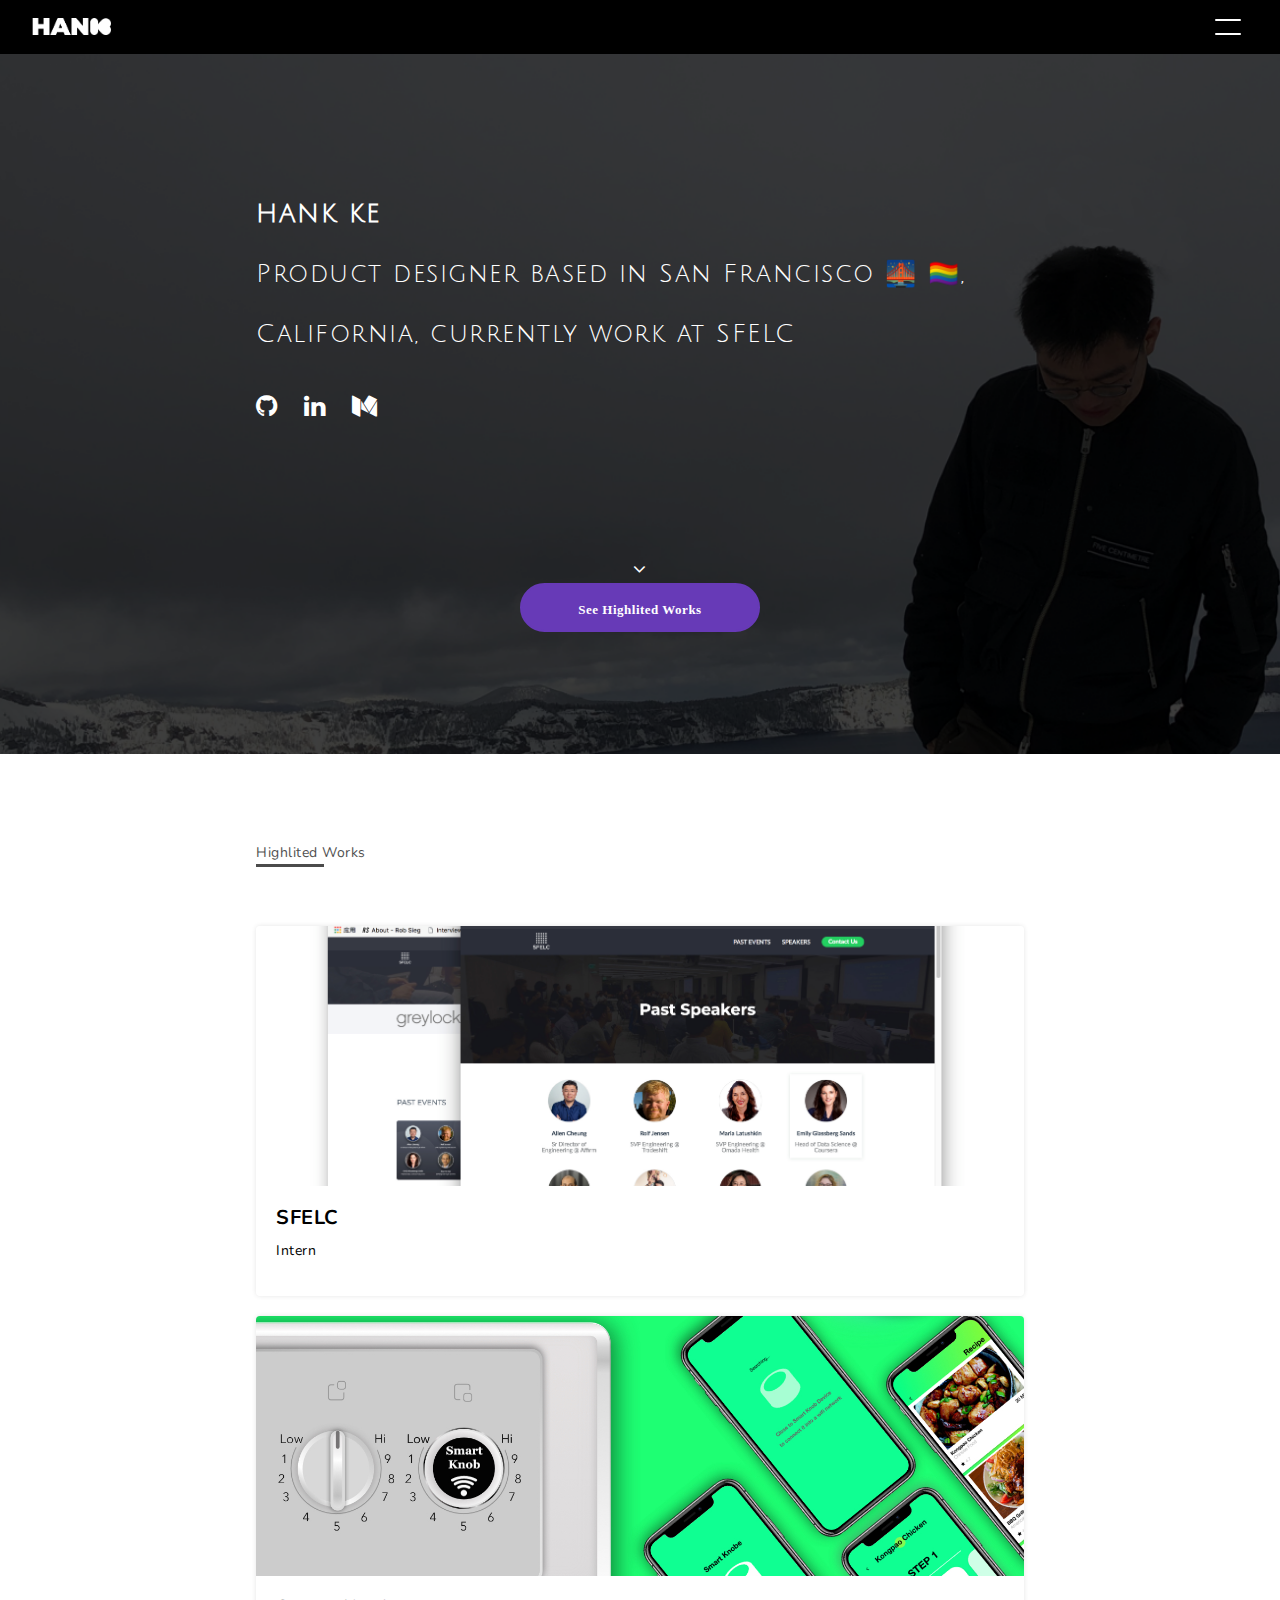
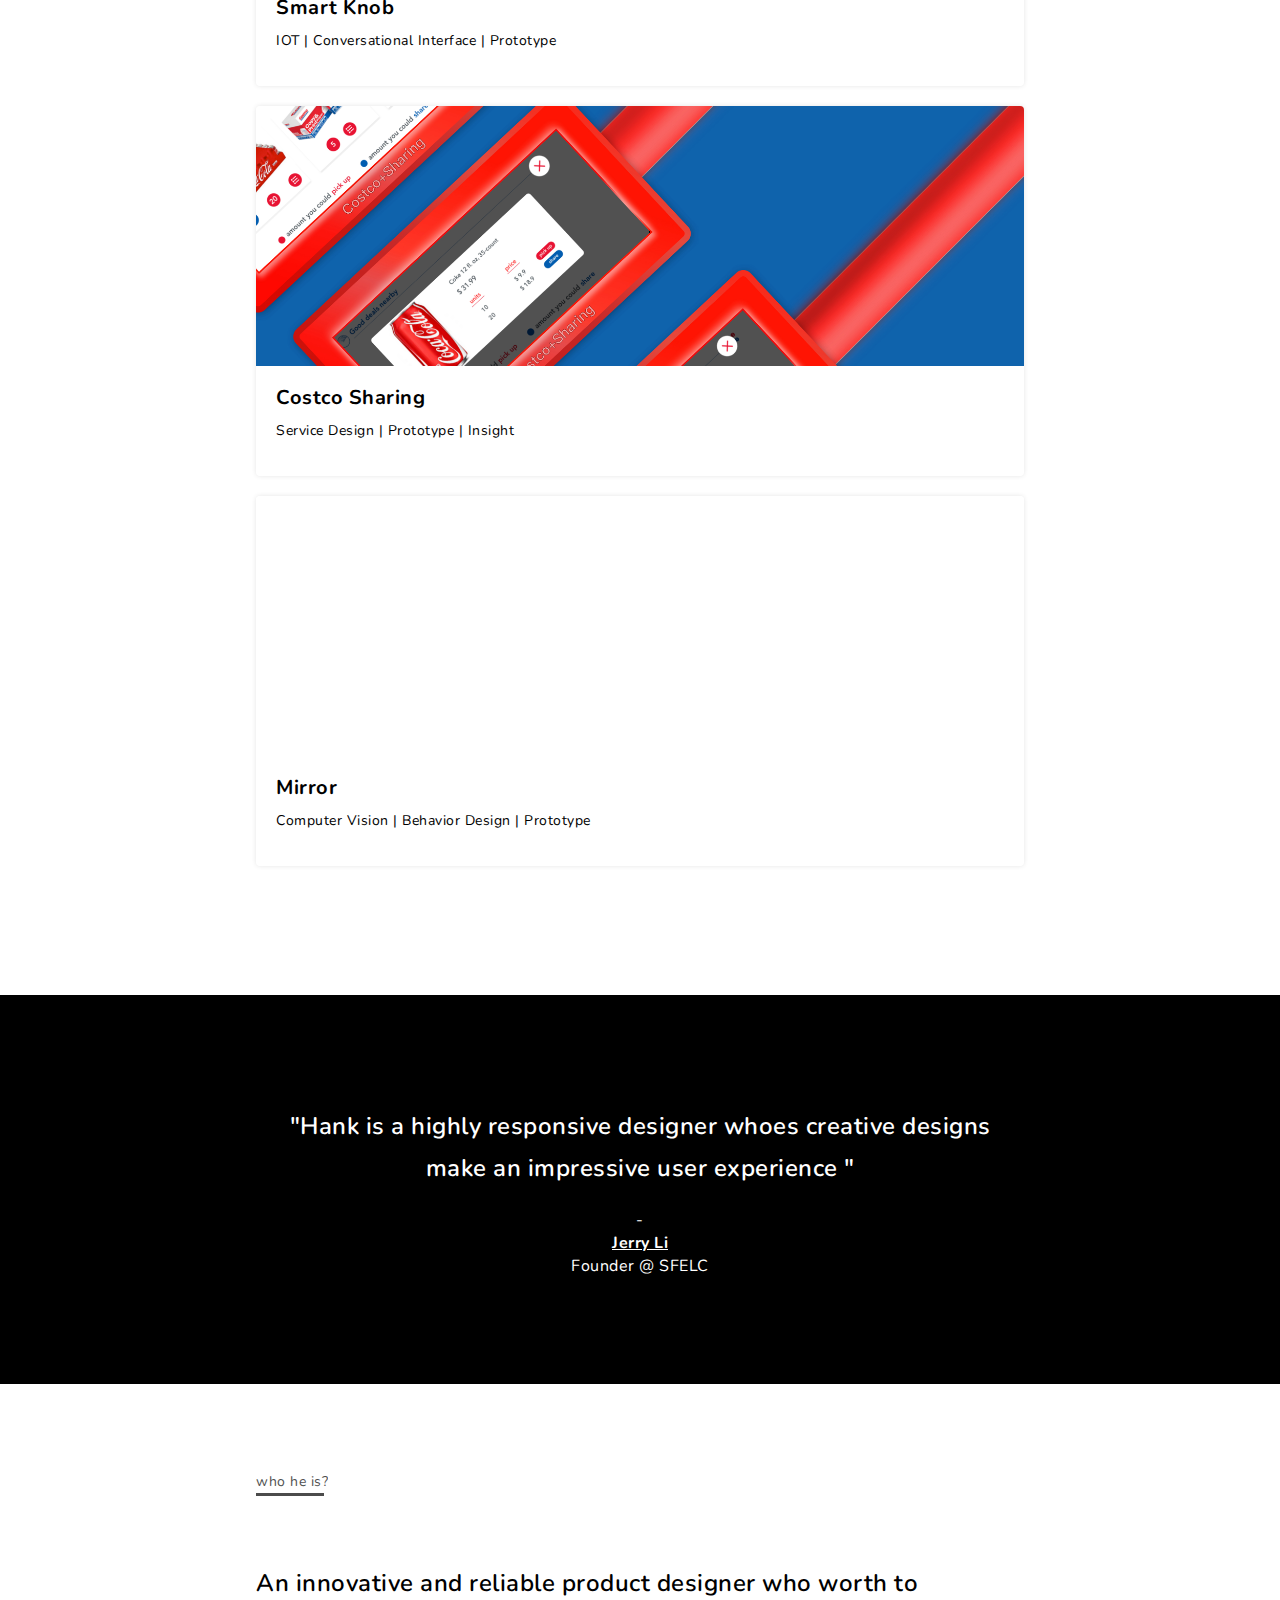
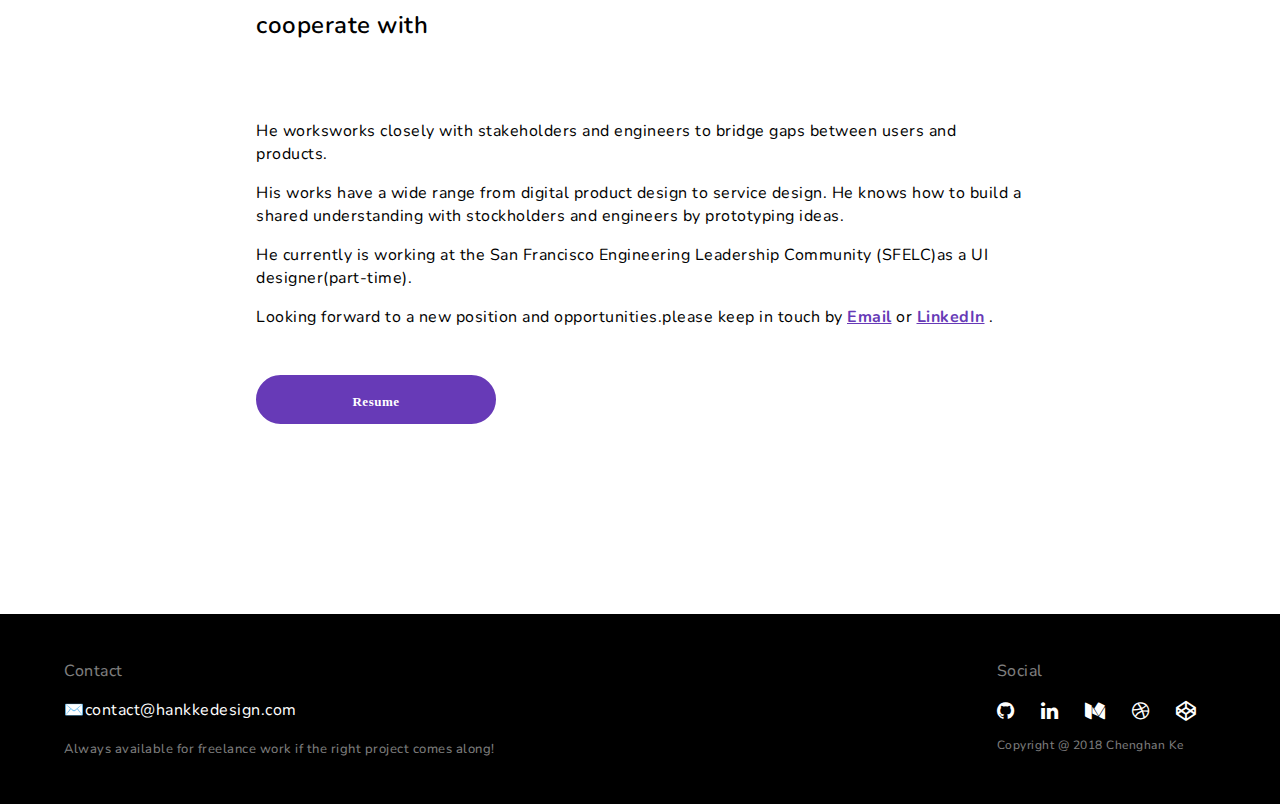
==== commit 29cfa903: "Changed all the styles" ====
--- a/My Portfolio/index.html
+++ b/My Portfolio/index.html
@@ -14,6 +14,8 @@
 	<link href="https://fonts.googleapis.com/css?family=Nunito:200i,400,700,800,900" rel="stylesheet">
 	<link href="https://fonts.googleapis.com/css?family=Lalezar|Paytone+One|Rozha+One" rel="stylesheet">
 
+	<link href="https://fonts.googleapis.com/css?family=Julius+Sans+One" rel="stylesheet">
+
 </head>
 
 <!------BODY---------------------------------->
@@ -68,12 +70,13 @@
 
 <!------HERO PAGE---------------------------------->
 
-	<div class="heroPage" style="background-image:url(asset/index/hero.png)">
+<div class="heroPage" style="background-image:url(asset/index/hero.png)">
 	   
-	   <div class="constrain" style="background:none;">
-			
+	<div id="heroAnima" class="fadeIn">
+		<div class="constrain" id="heroAnima" style="background:none;">
+		
 			<div id="contentHero">
-				<p id="Hello">Hank is a Product Designer with strong prototyping and implimentation <a href="https://drive.google.com/file/d/1Hpoog0Qh54SJ9NvYo4F2V7boL-COh70n/view" target="_blank">skills</a></p>
+				<p id="Hello" > <strong>HANK KE</strong> <br> Product designer based in San Francisco 🌉 🏳️‍🌈, California, currently work at SFELC </p>
 			</div>
 
 			<div class="resumeBar">
@@ -84,102 +87,139 @@
 					<a href="https://www.linkedin.com/in/chenghan-ke" target="_blank"><i class="fa fa-linkedin"></i></a>
 					<a href="https://medium.com/@hankkechenghan" target="_blank"><i class="fa fa-medium" id="mediumHero"></i></a>
 					
-					<!-- <a href="https://drive.google.com/file/d/1Hpoog0Qh54SJ9NvYo4F2V7boL-COh70n/view" target="_blank"><button>📄RESUME</button></a> -->
-				</div>
-			</div>
-
-		<a href="#selctedWorks"><div class="button"><p>See Highlited Works</p></div></a>
-		</div>
-
-	</div>
+				</div>
+			</div>
+	
+		</div>
+	</div>
+
+	<div id="arrowDown">
+			<i class="fa fa-angle-down"></i>
+	</div>	
+    <div id="constrain" style="background:none;">
+	<a href="#selctedWorks"><div class="button" style="margin:0px auto; "><p>See Highlited Works</p></div></a>	
+	</div>
+
+</div>
+
+
+<!------GALLERY Selected work---------------------------------->
+<div class="constrain">
+			<div class="catagory" id="selctedWorks">Highlited Works</div>
+				
+		<div id="galleryAnima">	
+			<div class="projectFlex">
+                
+				<!------card 1--------------------------------->
+				<a href="sfelc.html"><div class="card">
+					<div class="imageContainer" style="background-image:url(asset/pemhub/cover.jpg)"></div>
+
+					<div class="contentCover">
+						<h2>SFELC</h2>
+						<div>Intern</div>
+					</div>
+
+				</div></a>
+
+				<!------card 2--------------------------------->
+				<a href="SmartKnob.html"><div class="card">
+					<div class="imageContainer" style="background-image:url(asset/smartknob/cover.jpg)"></div>
+
+					<div class="contentCover">
+						<h2>Smart Knob</h2>
+						<div>IOT | Conversational Interface | Prototype</div>
+					</div>
+
+				</div></a>
+
+
+			<!------card 3--------------------------------->
+				<a href="costco.html"><div class="card">
+					
+					<div class="imageContainer" style="background-image:url(asset/costco/COVER.jpg)"></div>
+
+					<div class="contentCover">
+						<h2>Costco Sharing</h2>
+						<div>Service Design | Prototype | Insight</div>
+					</div>
+
+				</div></a>
+
+			
+
+					<!------card 4--------------------------------->
+				<a href="projectMirror.html"><div class="card">
+					
+					<div class="imageContainer" style="background-image:url(asset/mirror/mirrorCover.jpg)"></div>
+
+					<div class="contentCover">
+						<h2>Mirror</h2>
+						<div>Computer Vision | Behavior Design | Prototype</div>
+					</div>
+				</div></a>
+
+			</div>
+		</div>	
+</div>
+
+
+
+<!------Profiles?---------------------------------->
+
+<div id="black" class="constrain">
+	<div id="prfile">
+		<div id="profileAnima">
+			<p id="recommend">"Hank is a highly responsive designer whoes creative designs make an impressive user experience "</p>
+		    <p>-<br><a href="https://www.linkedin.com/in/jerry-li-1bb1177/" target="_blank" style="color: white; text-decoration: underline;font-weight: 700;" >Jerry Li</a><br>
+				Founder @ SFELC</p>
+		</div>
+	</div>
+
+</div>
+
+
+
 <!------WHO HE IS?---------------------------------->
 <div class="constrain">
 	<div class="catagory">who he is?</div>
-
+    
 	<div class="quotFlex">
-		<div id="quot">
-
-			<p class="quot">An innovative and reliable product designer who worth to cooperate with</p>
-			<div class="button"><p>Resume</p></div>
-		
-		</div>
-		
-		<div class="brif">
-			<p>He worksworks closely with stakeholders and engineers to bridge gaps between users and products. </p>
-				
-				<p>His works have a wide range from digital product design to service design. 
-					He knows how to build a shared understanding with stockholders and engineers by prototyping ideas.  </p>
-					<p>He currently is working at the San Francisco Engineering Leadership Community (SFELC)as a UI designer(part-time). </p>
-			<p>Looking forward to a new position and opportunities.please keep in touch by <a href="mailto:contact@hankkedesign.com" target="_top">email</a> or <a href="https://www.linkedin.com/in/chenghan-ke">LinkedIn</a><p>
-		</div>
-	</div>
-</div>
-
-<!------Profiles?---------------------------------->
-<div id="black" class="constrain">
-	<div id="prfile">
-			<p id="recommend">"Hank is highly responsive person, He "</p>
-		    <p>-Jerry Li<br>
-				Founder @ SFELC</p>
-	</div>
-</div>
-
-<!------GALLERY Selected work---------------------------------->
-<div class="constrain">
-	<div class="catagory" id="selctedWorks">Highlited Works</div>
-		
-	<div class="projectFlex">
-
-			<!------card 1--------------------------------->
-			<a href="SmartKnob.html"><div class="card">
-				<div class="imageContainer" style="background-image:url(asset/smartknob/cover.jpg)"></div>
-
-				<div class="contentCover">
-					<h2>Smart Knob</h2>
-					<div>IOT | Conversational Interface | Prototype</div>
-				</div>
-
-			</div></a>
-
-		<!------card 2--------------------------------->
-			<a href="sfelc.html"><div class="card">
-				<div class="imageContainer" style="background-image:url(asset/pemhub/cover.jpg)"></div>
-
-				<div class="contentCover">
-					<h2>SFELC</h2>
-					<div>Part-time</div>
-				</div>
-
-			</div></a>
-
-		<!------card 3--------------------------------->
-			<a href="costco.html"><div class="card">
-				
-				<div class="imageContainer" style="background-image:url(asset/costco/COVER.jpg)"></div>
-
-				<div class="contentCover">
-					<h2>Costco Sharing</h2>
-					<div>Service Design | Prototype | Insight</div>
-				</div>
-
-			</div></a>
-
-		
-
-				<!------card 4--------------------------------->
-			<a href="projectMirror.html"><div class="card">
-				
-				<div class="imageContainer" style="background-image:url(asset/mirror/mirrorCover.jpg)"></div>
-
-				<div class="contentCover">
-					<h2>Mirror</h2>
-					<div>Computer Vision | Behavior Design | Prototype</div>
-				</div>
-
-			</div></a>
-
-		</div>
-</div>
+
+		<div id="profileRight">
+			<div id="quot">
+
+				<p class="quot">An innovative and reliable product designer who worth to cooperate with</p>
+
+				<div id="hidden">
+					<p>He worksworks closely with stakeholders and engineers to bridge gaps between users and products. </p>
+					
+					<p>His works have a wide range from digital product design to service design. 
+						He knows how to build a shared understanding with stockholders and engineers by prototyping ideas.  </p>
+						<p>He currently is working at the San Francisco Engineering Leadership Community (SFELC)as a UI designer(part-time). </p>
+					<p>Looking forward to a new position and opportunities.please keep in touch by <a href="mailto:contact@hankkedesign.com" target="_top" style="color: #673ab7; text-decoration: underline; font-weight: 700;">Email</a> or <a href="https://www.linkedin.com/in/chenghan-ke" target="_top" style="color: #673ab7; text-decoration: underline;font-weight: 700;">LinkedIn</a> .</p>
+				</div>
+                
+                <a href="https://drive.google.com/file/d/1Hpoog0Qh54SJ9NvYo4F2V7boL-COh70n/view" target="_blank">
+				<div class="button"><p>Resume</p></div>
+				</a>
+			</div>
+        </div>
+
+
+		<div id="profileLeft">
+			<div class="brif">
+				<p>Worked closely with founder and engineers to bridge gaps between users and products. </p>
+					
+					<p>His works have a wide range from digital product design to service design. He is good at building a common understanding with stockholders and engineers by mapping and prototyping ideas.  </p>
+
+						<p>Currently working at the San Francisco Engineering Leadership Community (SFELC)as a UI designer(internship). </p>
+				<p>Looking forward to a new position and opportunities.please keep in touch by <a href="mailto:contact@hankkedesign.com" target="_top" style="color: #673ab7; text-decoration: underline; font-weight: 700;">Email</a> or <a href="https://www.linkedin.com/in/chenghan-ke" target="_top" style="color: #673ab7; text-decoration: underline;font-weight: 700;">LinkedIn</a> .</p>
+			</div>
+		</div>
+	</div>
+</div>
+
+
 
 <!------FOOTER---------------------------------->
 	<footer>
@@ -217,6 +257,7 @@
 		  crossorigin="anonymous"></script>
 
     <script src="indexJavascript.js"></script>
+    <script src="animationIndex.js"></script>
 
 </body>
 </html>--- a/My Portfolio/styles_index.css
+++ b/My Portfolio/styles_index.css
@@ -19,6 +19,113 @@
 a{
   text-decoration: none;
 }
+/*animation defnation*/
+.slideUp {
+    animation-name: slideUp;
+    -webkit-animation-name: slideUp;
+    animation-duration: 3s;
+    -webkit-animation-duration: 3s;
+    visibility: visible;
+}
+
+.fadeIn {
+  animation-name: fadeIn;
+  animation-duration: 5s;
+  visibility: visible;
+}
+
+.fadeRight {
+  animation-name: fadeRight;
+  animation-duration: 3.5s;
+  visibility: visible;
+}
+.fadeLeft {
+  animation-name: fadeLeft;
+  animation-duration: 3.5s;
+  visibility: visible;
+}
+
+ #arrowDown{
+  animation: jump 2s infinite;
+}
+
+
+@keyframes slideUp {
+    0% {
+        opacity: 0;
+        -webkit-transform: translateY(30%);
+    } 
+    100% {
+        opacity: 1;
+        -webkit-transform: translateY(0%);
+    }
+}
+
+@-webkit-keyframes slideUp {
+    0% {
+        opacity: 0;
+        -webkit-transform: translateY(70%);
+    } 
+    100% {
+        opacity: 1;
+        -webkit-transform: translateY(0%);
+    }
+}
+
+@keyframes fadeIn{
+  0%{
+    opacity: 0;
+    -webkit-transform: translateY(-10%);
+  }
+
+  100% {
+    opacity: 1;
+    -webkit-transform: translateY(0%);
+  }
+}
+
+
+@keyframes fadeRight{
+  0%{
+    opacity: 0;
+    -webkit-transform: translateX(-40%);
+  }
+  
+  100% {
+    opacity: 1;
+    -webkit-transform: translateX(0%);
+  }
+}
+
+@keyframes fadeLeft{
+  0%{
+    opacity: 0;
+    -webkit-transform: translateX(40%);
+  }
+  
+  100% {
+    opacity: 1;
+    -webkit-transform: translateX(0%);
+  }
+}
+
+@keyframes jump {
+  0%, 20%, 50%, 80%, 100% {
+    -webkit-transform: translateY(0);
+    transform: translateY(0);
+  }
+  40% {
+    -webkit-transform: translateY(-30px);
+    transform: translateY(-30px);
+  }
+  60% {
+    -webkit-transform: translateY(-15px);
+    transform: translateY(-15px);
+  }
+}
+
+
+
 
 /*---------- HEADER ----------------------------------------*/
 
@@ -49,9 +156,8 @@
 	height:100%;
 }
 #logo{
-  padding-top:15px; 
+  padding-top:18px; 
 	width:79px;
-
 }
 
 #hamber{
@@ -141,7 +247,8 @@
 }
 
 #Hello{
-  font-family: 'Paytone One', sans-serif;
+  /*font-family: 'Paytone One', sans-serif;*/
+  font-family: 'Julius Sans One', sans-serif;
   color: white;
   opacity:1;
 	font-size: 25px;
@@ -168,6 +275,14 @@
 .resumeBar{
   margin-bottom: 50px;
 }
+
+#arrowDown{
+  text-align: center;
+  color: white;
+  font-size: 20px;
+  margin: 0px auto;
+}
+
 /*---------- FLEXBOX ----------------------------------------*/
 
 
@@ -176,8 +291,8 @@
     height: 45px; 
     width: 236px; 
     border-radius: 40px;
-    border: 2px solid #BD10E0;
-    background-color: #BD10E0;
+    border: 2px solid #673ab7;
+    background-color: #673ab7;
     text-align: center;
 }
 
@@ -190,7 +305,7 @@
 
 .button:hover{
   background:none;
-  color: #BD10E0;
+  color: #673ab7;
 }
 
 
@@ -239,6 +354,11 @@
   background-color: white;
   padding: 7% 20%;
 }
+
+#constrain{
+  padding: 2px 20%;
+}
+
 .catagory{
   position: relative;
   opacity: 0.7;
@@ -269,8 +389,7 @@
 
 #quot{
   width: 300px;
- /* margin-top: 60px;*/
- /*  background-color: red;*/
+
 }
 .quot{
 padding: 23px 0px;
@@ -289,6 +408,11 @@
   color: #2C2C2C;
 }
 
+#hidden{
+  display: none;
+  padding-bottom: 30px;
+}
+
 /*---------- Profile ----------------------------------------*/
 
 
@@ -313,8 +437,7 @@
 
 /*---------- GALLERY ----------------------------------------*/
 
-		.projectFlex{
-      /*max-width: 860px;*/
+	.projectFlex{
       width: 100%;
 		  display: flex;
 			flex-wrap: wrap;
@@ -331,9 +454,8 @@
 		/*---------- card ------------------*/
 
 		.imageContainer{
-			background-color: blue;
-			/*width:420px;*/
-      width:420px;
+			background-color: white;
+      width:420px; 
 			height:260px;
 			border-top-left-radius: 4px;
 		  border-top-right-radius: 4px;
@@ -379,7 +501,6 @@
 		    width:100%;
 		    background-color:black;
 		    margin:auto;
-		    /*filter:blur(10px);*/
 		    opacity: 0;
 		    z-index: 0.5;
 		    transition: 0.5s;
@@ -481,61 +602,38 @@
     background-repeat: no-repeat;
   }
 
-  div.brif {
-   width: 540px;
-  }
-
-  p.quot{
-    width: 400px;
-  }
-}
-
-/*Break 2  10266-1405*/
-@media (min-width:1267px)and (max-width:1405px){
-
+  .constrain{
+    padding: 11% 27%;
+  }
+  
+  #constrain{
+  padding: 2px 27%;
+  }
+}
+
+
+@media (min-width:1441px)and (max-width:1836px){
   .heroPage{
     background-size: cover;
     background-position: center bottom;
     background-repeat: no-repeat;
   }
 
- div.brif {
-   width: 100%;
-   margin-top: 40px;
-  }
-  #quot{
-    width: 100%;
-  }
-
-  p.quot{
-    width: 100%;
-  }
-
-  #recommend{
-    width:100%;
-  }
-   .projectFlex{
-    width: 100%;
-  }
-
-  .projectFlex a{
-   width: 100%; 
-  }
-
-
-  .card{
-    width: 100%;
-  }
-
-  div.card .imageContainer{
-  width:100%;
-  }
-
-}
-
-/*Break 3 1024-1266*/
-
-@media (min-width:601px)and (max-width:1266px){
+  .constrain{
+    padding: 7% 23%;
+  }
+
+  #constrain{
+  padding: 2px 23%;
+  }
+
+}
+    
+
+/*Break 2  10266-1405*/
+
+/*@media (min-width:1267px) and(max-width:1405px){
+
   .heroPage{
     background-size: cover;
     background-position: center bottom;
@@ -543,20 +641,58 @@
   }
 
   div.brif {
-   width: 100%;
-   margin-top: 40px;
-  }
+   display: none;
+  }
+
+  #hidden{
+    display:block;
+  }
+
   #quot{
     width: 100%;
   }
 
   p.quot{
     width: 100%;
+    margin-bottom: 0px;
+    padding-bottom: 0px;
   }
 
   #recommend{
     width:100%;
   }
+}*/
+
+/*Break 3 1024-1266*/
+
+@media (min-width:601px)and (max-width:1405px){
+  .heroPage{
+    background-size: cover;
+    background-position: center bottom;
+    background-repeat: no-repeat;
+  }
+
+ div.brif {
+   display: none;
+  }
+
+#hidden{
+  display:block;
+ }
+
+  #quot{
+    width: 100%;
+  }
+
+   p.quot{
+    width: 100%;
+    margin-bottom: 0px;
+    padding-bottom: 0px;
+  }
+
+  #recommend{
+    width:100%;
+  }
 
   .projectFlex{
     width: 100%;
@@ -575,7 +711,7 @@
   width:100%;
   }
   
-    /*------footer*/
+  /*------footer*/
 
    div.footerWrap{
     width: 90%;
@@ -592,7 +728,6 @@
   p#footerCopyright{
     margin-left: 0px;
    }
-
 
 }
 
@@ -615,6 +750,10 @@
     padding: 7% 7%;
   }
 
+  #constrain{
+  padding: 2px 7%;
+  }
+
    
    div.heroPage .flexBox{
    	height: auto;
@@ -630,10 +769,18 @@
    #quot{
     width:100%;
    }
-   .quot{
-    width: 100%;
-   }
-   
+   p.quot{
+    width: 100%;
+    margin-bottom: 0px;
+    padding-bottom: 0px;
+  }
+    div.brif {
+   display: none;
+  }
+
+  #hidden{
+  display:block;
+   }
    .projectFlex{
    	width: 100%; 
    }
@@ -690,9 +837,6 @@
 @media (min-width:470px)and (max-width:535px){
     
 /*------hero page-------*/
-   .flexBox{
-
-   }
    #Hello {
    	width:100%;
    }
@@ -705,10 +849,18 @@
     #quot{
     width:100%;
    }
-   .quot{
-    width: 100%;
-   }
-   
+   p.quot{
+    width: 100%;
+    margin-bottom: 0px;
+    padding-bottom: 0px;
+  }
+  div.brif {
+   display: none;
+  }
+
+  #hidden{
+    display:block;
+  }
 
 
    /*------gallery*/
@@ -717,6 +869,10 @@
   .constrain{
     padding: 7% 10%;
   }
+
+  #constrain{
+  padding: 2px 10%;
+}
 
   .projectFlex{
    	width: 100%; 
@@ -762,9 +918,7 @@
 /*-----Break--没有了具体的about-------------------*/
 
 @media (max-width:469px){
-
-
-.heroPage{
+  .heroPage{
     height: auto;
     background-size: cover;
     background-position: right bottom;
@@ -783,7 +937,7 @@
 
    }
 
-   .flexBox{
+  .flexBox{
     padding-top: 100px;
     padding-bottom: 50px;
    }
@@ -792,15 +946,15 @@
     display: none;
    }
    
-   .quot{
+  .quot{
     font-size: 24px;
     line-height: 30px;
     width: 100%;
    } 
 
-    .quot{
-    width: 100%;
-   } 
+   #quot{
+    width: 100%;
+   }
 
    #recommend{
     font-size: 20px;
@@ -808,6 +962,10 @@
 
   .constrain{
     padding: 7% 10%;
+  }
+
+  #constrain{
+  padding: 2px 10%;
   }
 
   .button{
@@ -851,10 +1009,4 @@
   p#footerCopyright{
    	margin-left: 0px;
    }
-}
-
-
-
-
-
-
+}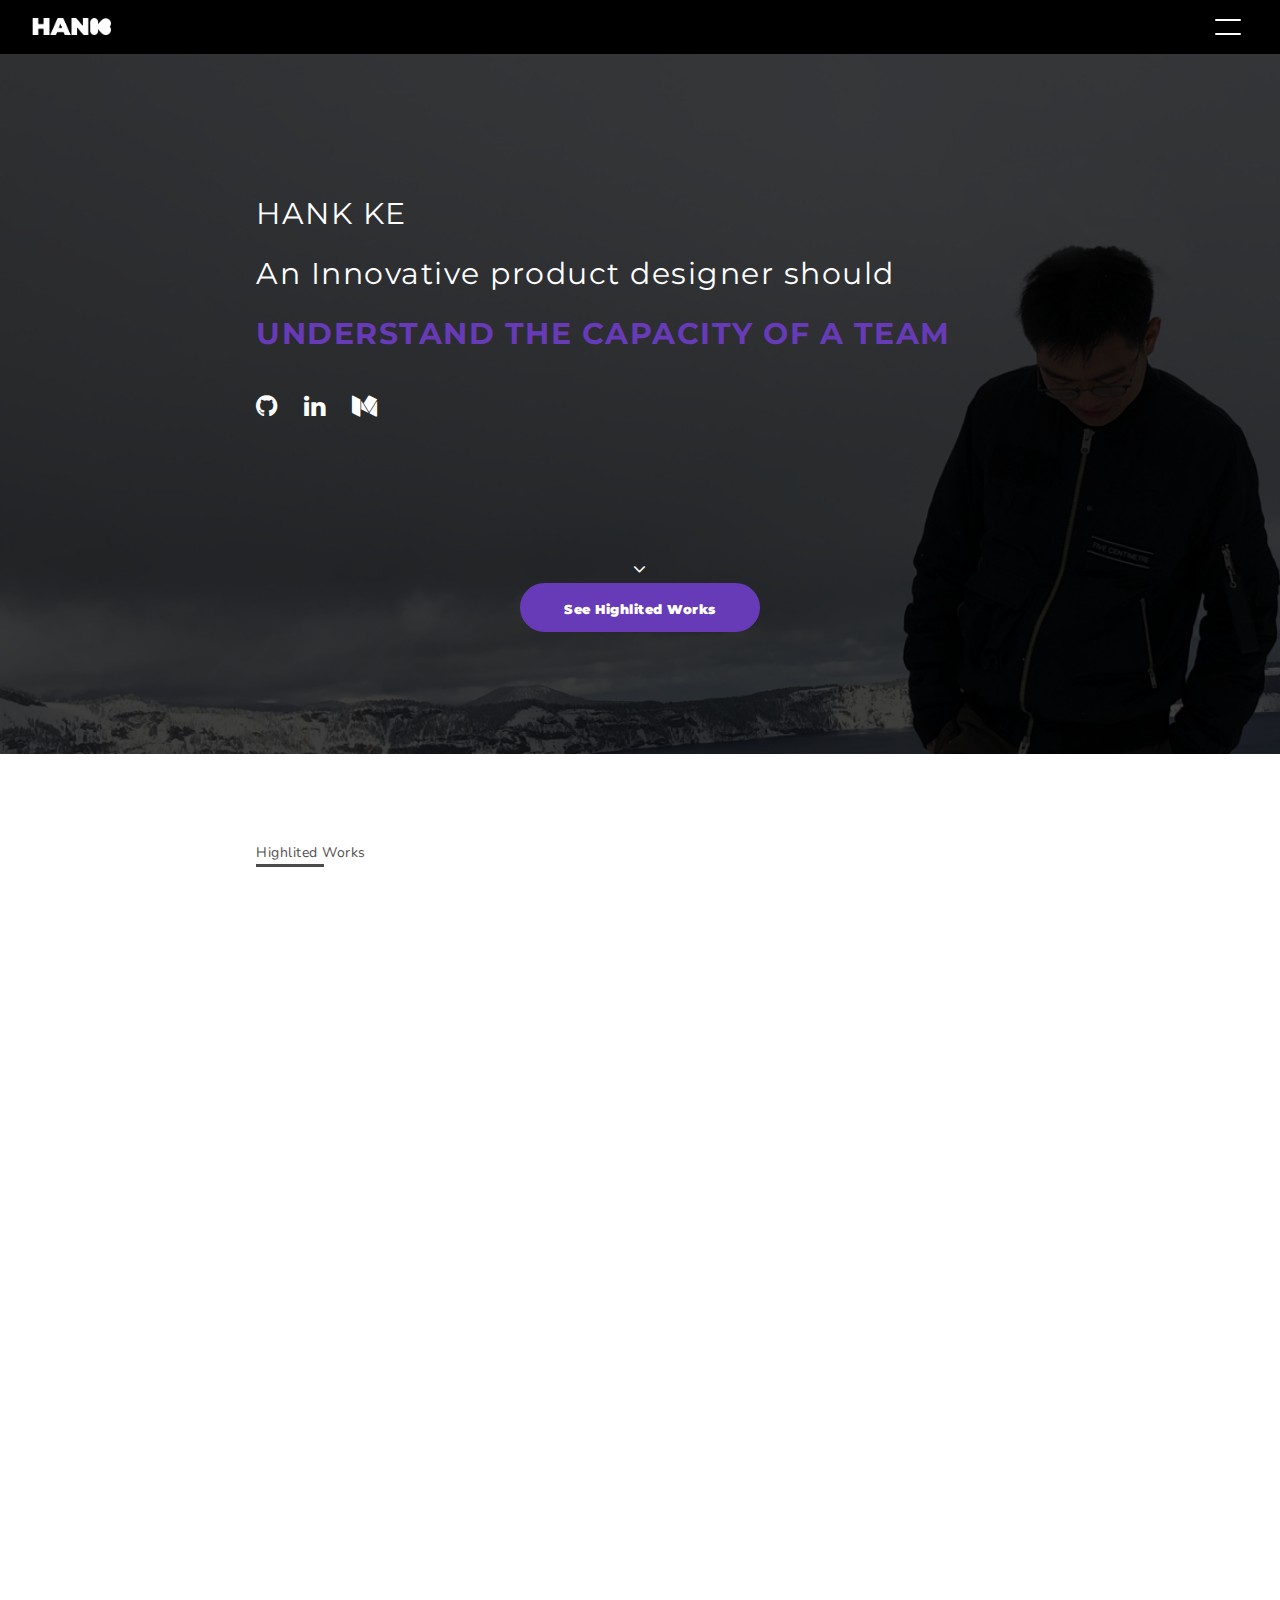
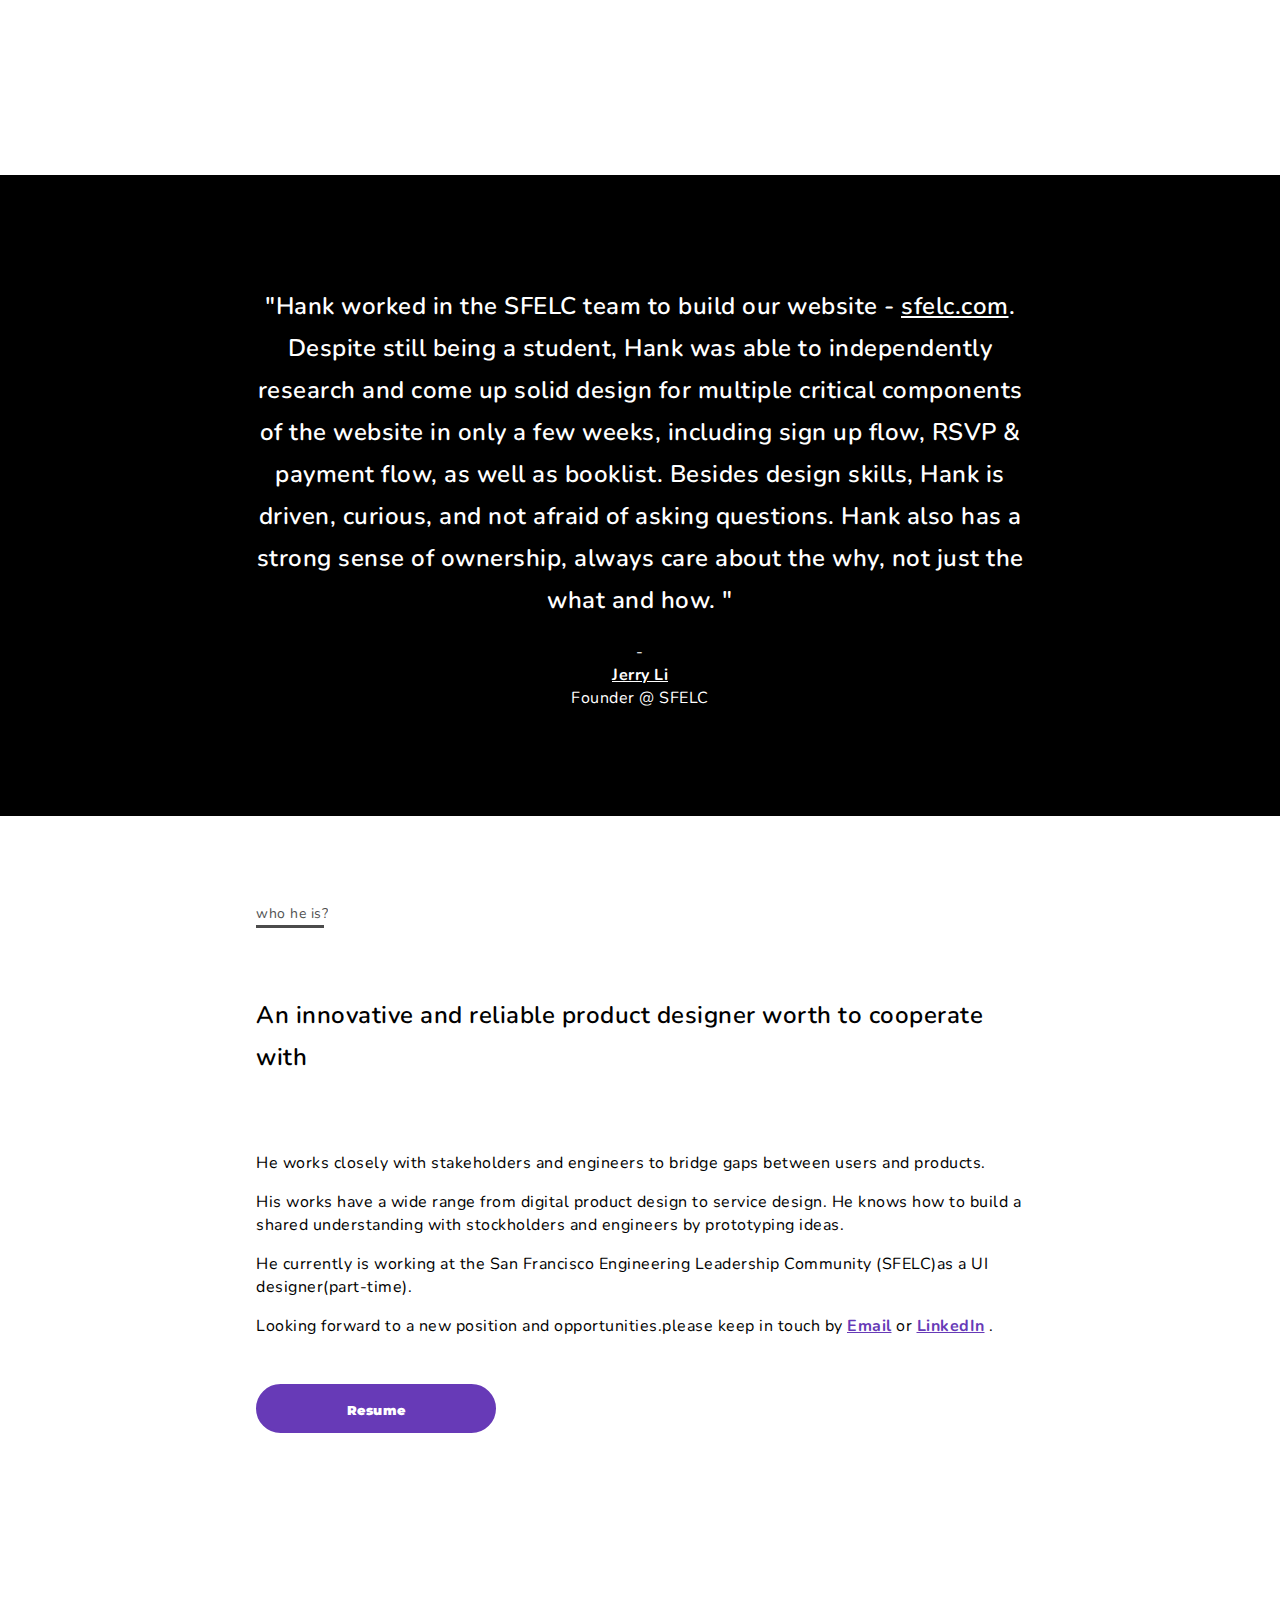
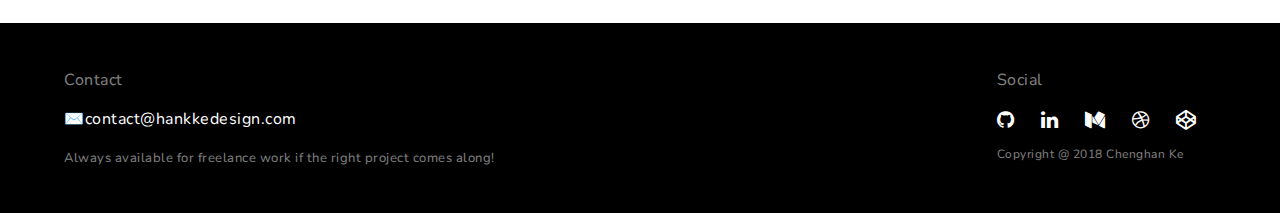
==== commit 5b6e7116: "boardcast hero page" ====
--- a/My Portfolio/index.html
+++ b/My Portfolio/index.html
@@ -13,8 +13,8 @@
 	<link href="https://fonts.googleapis.com/css?family=Roboto" rel="stylesheet">
 	<link href="https://fonts.googleapis.com/css?family=Nunito:200i,400,700,800,900" rel="stylesheet">
 	<link href="https://fonts.googleapis.com/css?family=Lalezar|Paytone+One|Rozha+One" rel="stylesheet">
-
 	<link href="https://fonts.googleapis.com/css?family=Julius+Sans+One" rel="stylesheet">
+	<link href="https://fonts.googleapis.com/css?family=Montserrat:300,400,500,700,900,900i" rel="stylesheet">
 
 </head>
 
@@ -75,8 +75,12 @@
 	<div id="heroAnima" class="fadeIn">
 		<div class="constrain" id="heroAnima" style="background:none;">
 		
+			<!-- <div id="contentHero">
+				<p id="Hello" > <strong>HANK KE</strong> <br> Product designer based in San Francisco 🌉 🏳️‍🌈, California, currently work at SFELC </p>
+			</div> -->
+
 			<div id="contentHero">
-				<p id="Hello" > <strong>HANK KE</strong> <br> Product designer based in San Francisco 🌉 🏳️‍🌈, California, currently work at SFELC </p>
+			<p id="boardcast">HANK KE <br> An Innovative product designer should <strong></strong> </p>
 			</div>
 
 			<div class="resumeBar">
@@ -116,7 +120,7 @@
 
 					<div class="contentCover">
 						<h2>SFELC</h2>
-						<div>Intern</div>
+						<div>UX/UI Intern</div>
 					</div>
 
 				</div></a>
@@ -144,10 +148,19 @@
 					</div>
 
 				</div></a>
-
-			
-
-					<!------card 4--------------------------------->
+            
+            <!------card 4--------------------------------->
+			<a href="outfit.html"><div class="card">
+					
+					<div class="imageContainer" style="background-image:url(asset/yelp/hero.png)"></div>
+
+					<div class="contentCover">
+						<h2>OutFits</h2>
+						<div>Design Challenge from Yelp | Prototype</div>
+					</div>
+				</div></a>
+
+					<!------card 5--------------------------------->
 				<a href="projectMirror.html"><div class="card">
 					
 					<div class="imageContainer" style="background-image:url(asset/mirror/mirrorCover.jpg)"></div>
@@ -155,6 +168,17 @@
 					<div class="contentCover">
 						<h2>Mirror</h2>
 						<div>Computer Vision | Behavior Design | Prototype</div>
+					</div>
+				</div></a>
+
+					<!------card 6--------------------------------->
+				<a href="controller.html"><div class="card">
+					
+					<div class="imageContainer" style="background-image:url(asset/controller/cover.png)"></div>
+
+					<div class="contentCover">
+						<h2>Controller&Controlle</h2>
+						<div>Wearable Device | Exploration | Prototype</div>
 					</div>
 				</div></a>
 
@@ -169,7 +193,7 @@
 <div id="black" class="constrain">
 	<div id="prfile">
 		<div id="profileAnima">
-			<p id="recommend">"Hank is a highly responsive designer whoes creative designs make an impressive user experience "</p>
+			<p id="recommend">"Hank worked in the SFELC team to build our website - <a href="https://www.sfelc.com" target="_blank" style="color: white; text-decoration: underline;">sfelc.com</a>. Despite still being a student, Hank was able to independently research and come up solid design for multiple critical components of the website in only a few weeks, including sign up flow, RSVP & payment flow, as well as booklist. Besides design skills, Hank is driven, curious, and not afraid of asking questions. Hank also has a strong sense of ownership, always care about the why, not just the what and how. "</p>
 		    <p>-<br><a href="https://www.linkedin.com/in/jerry-li-1bb1177/" target="_blank" style="color: white; text-decoration: underline;font-weight: 700;" >Jerry Li</a><br>
 				Founder @ SFELC</p>
 		</div>
@@ -188,10 +212,10 @@
 		<div id="profileRight">
 			<div id="quot">
 
-				<p class="quot">An innovative and reliable product designer who worth to cooperate with</p>
+				<p class="quot">An innovative and reliable product designer worth to cooperate with</p>
 
 				<div id="hidden">
-					<p>He worksworks closely with stakeholders and engineers to bridge gaps between users and products. </p>
+					<p>He works closely with stakeholders and engineers to bridge gaps between users and products. </p>
 					
 					<p>His works have a wide range from digital product design to service design. 
 						He knows how to build a shared understanding with stockholders and engineers by prototyping ideas.  </p>
@@ -257,7 +281,8 @@
 		  crossorigin="anonymous"></script>
 
     <script src="indexJavascript.js"></script>
-    <script src="animationIndex.js"></script>
+	<script src="animationIndex.js"></script>
+	<script src="boardcast.js"></script>
 
 </body>
 </html>--- a/My Portfolio/styles_index.css
+++ b/My Portfolio/styles_index.css
@@ -20,11 +20,14 @@
   text-decoration: none;
 }
 /*animation defnation*/
+
+
+
 .slideUp {
     animation-name: slideUp;
     -webkit-animation-name: slideUp;
-    animation-duration: 3s;
-    -webkit-animation-duration: 3s;
+    animation-duration: 1s;
+    -webkit-animation-duration: 1s;
     visibility: visible;
 }
 
@@ -48,6 +51,15 @@
  #arrowDown{
   animation: jump 2s infinite;
 }
+
+@keyframes boardcastAni {
+  0%   {opacity: 0;}
+  25%  {opacity: 1;}
+  50%  {opacity: 1;}
+  100% {opacity: 1;}
+}
+
+
 
 
 @keyframes slideUp {
@@ -266,6 +278,22 @@
   color: #673ab7;
   text-decoration: underline;
 }
+#boardcast{
+  font-family: 'Montserrat', sans-serif;
+  color: white;
+  opacity:1;
+  font-size: 30px;
+  margin-top: 40px;
+  margin-bottom: 30px;
+  letter-spacing: 1.5px;
+  line-height: 60px;
+}
+
+#boardcast strong{
+  /*text-decoration: underline;*/
+  opacity:0;
+}
+
 
 
 div#contentHero{
@@ -436,6 +464,10 @@
 
 
 /*---------- GALLERY ----------------------------------------*/
+
+  #galleryAnima{
+    opacity: 0;
+  }
 
 	.projectFlex{
       width: 100%;
